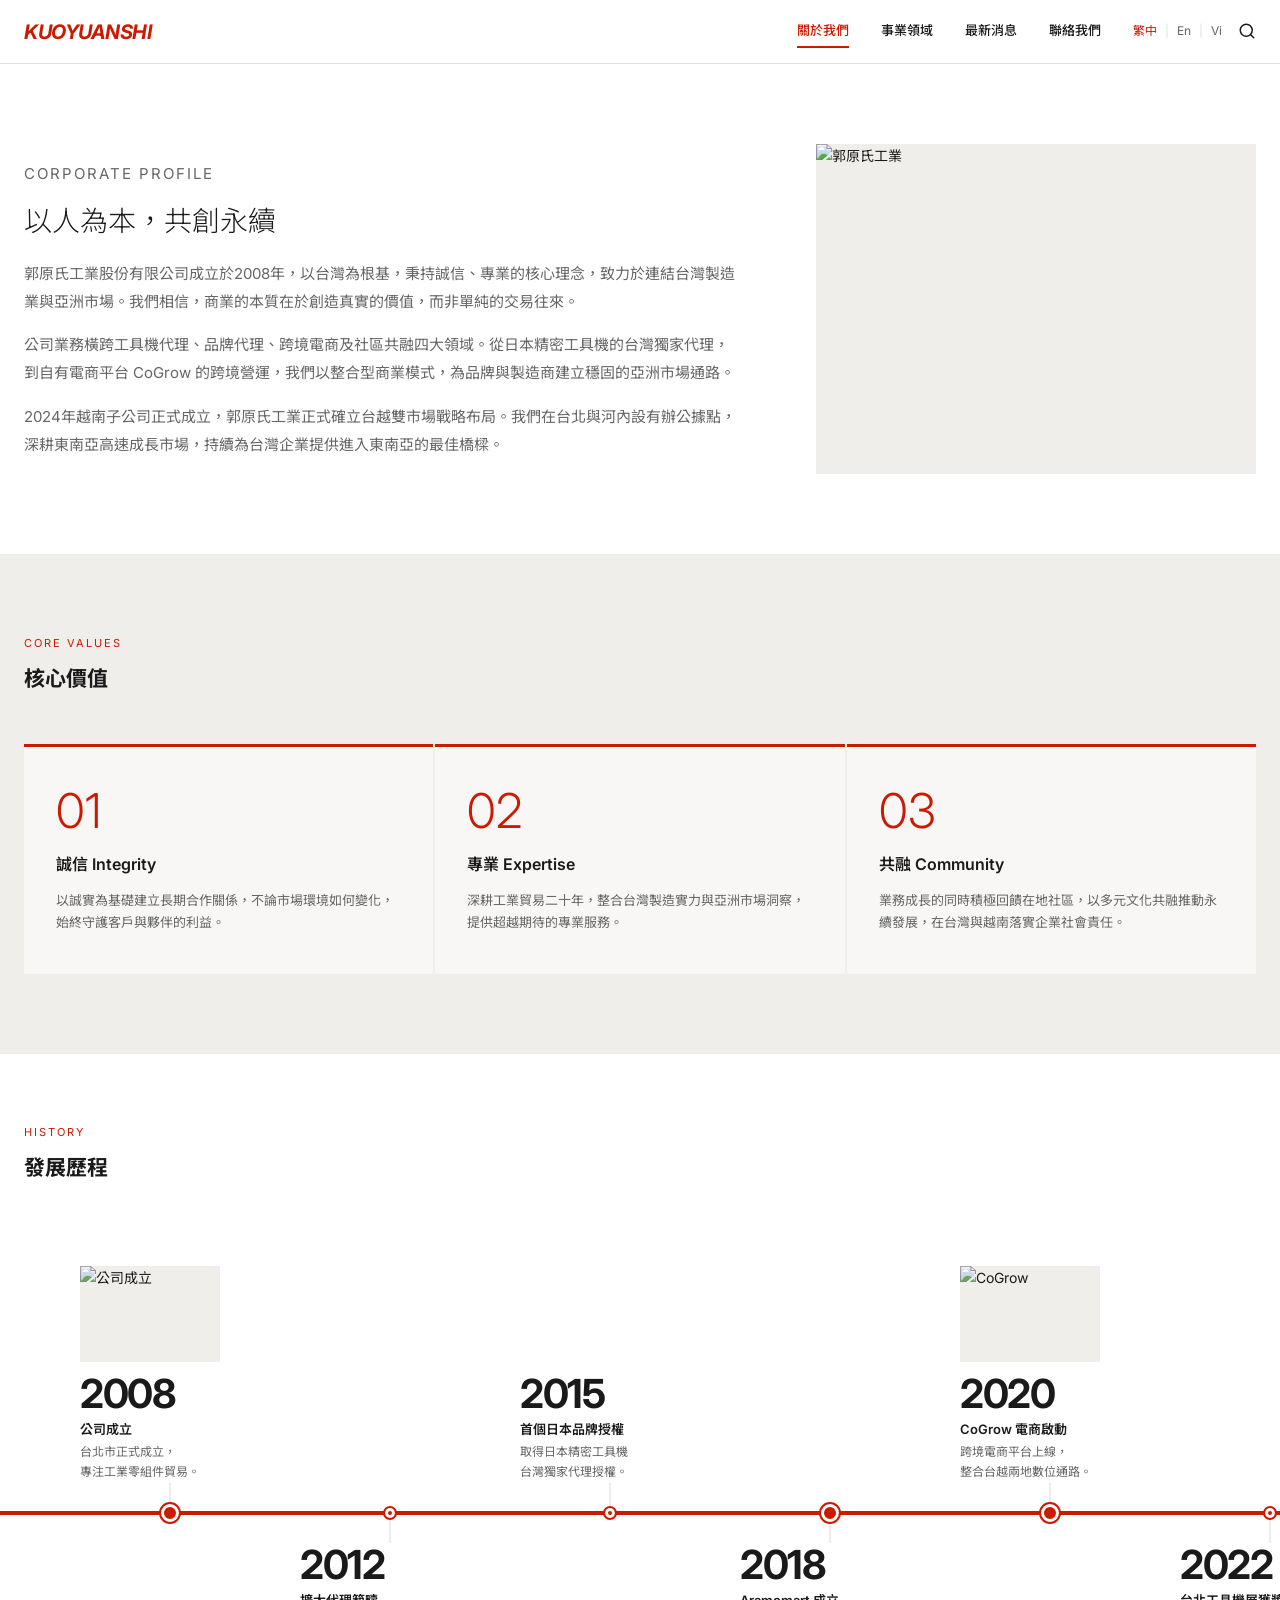
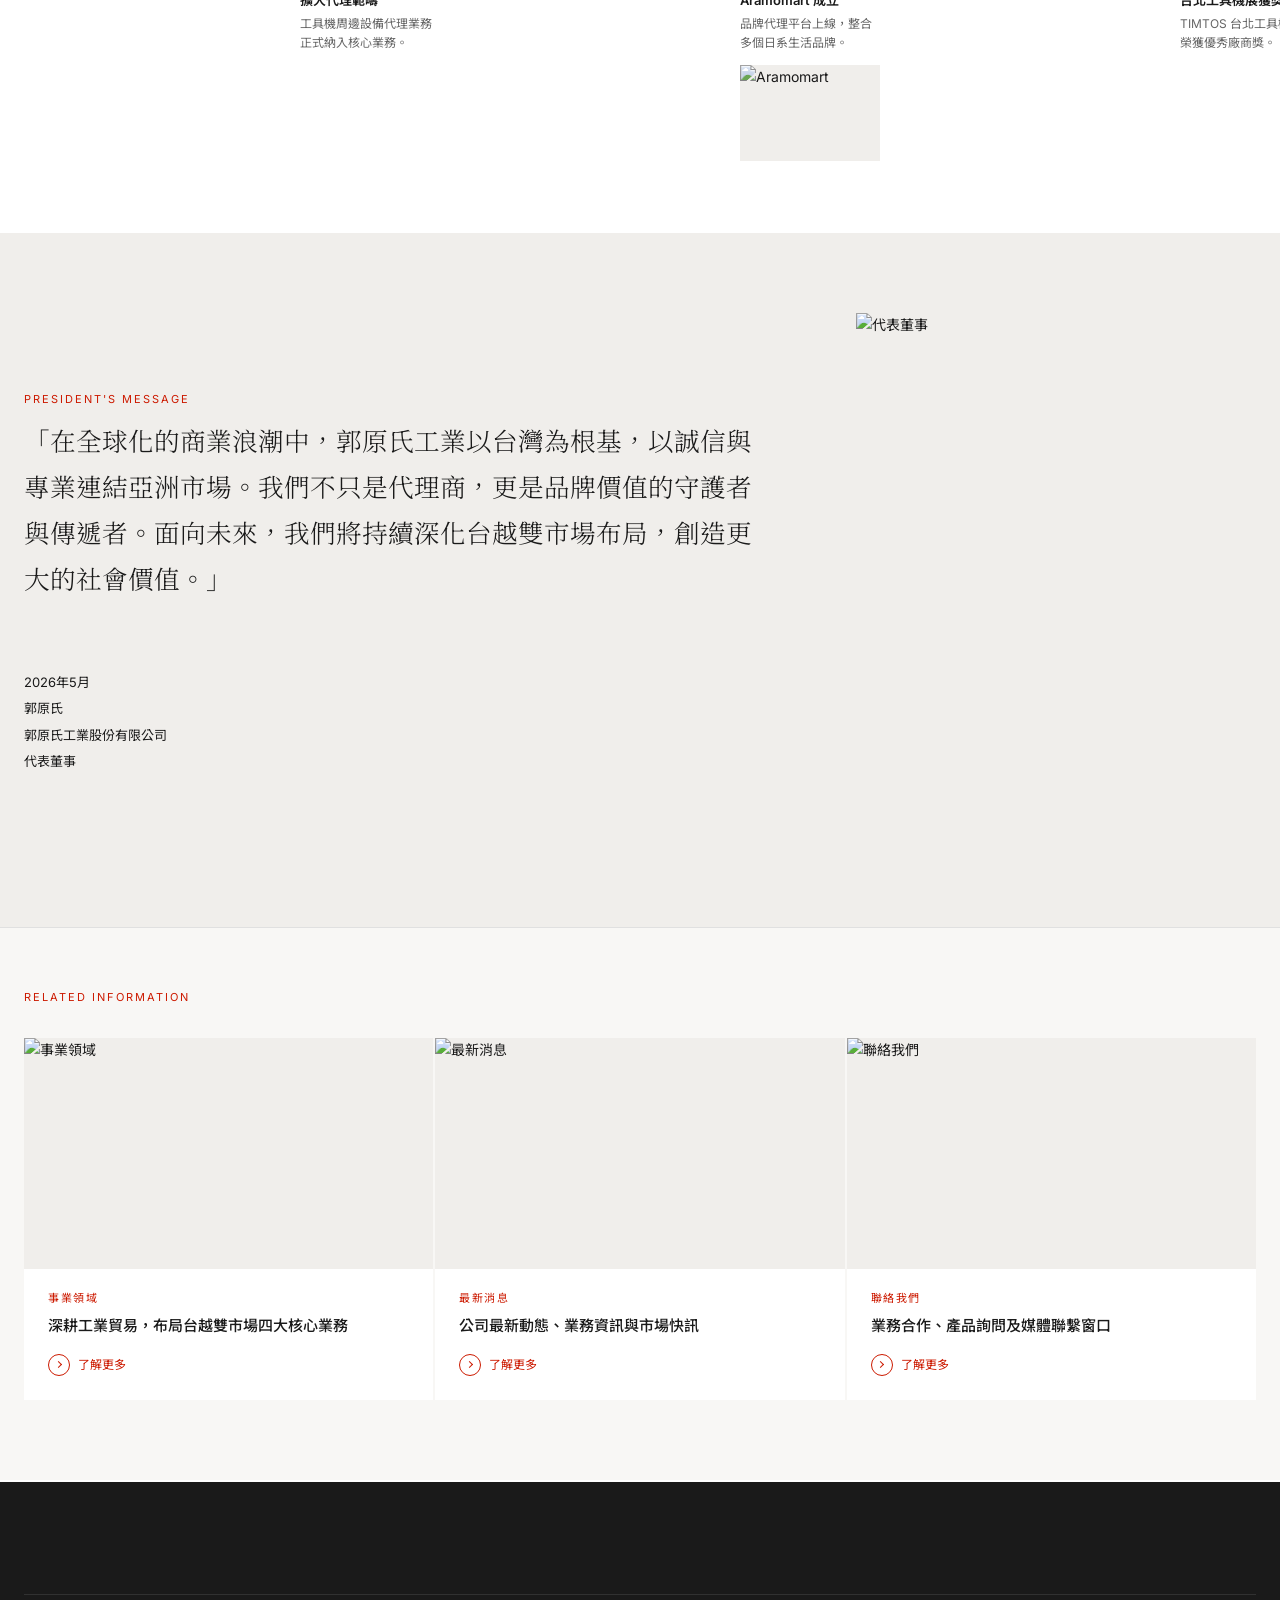
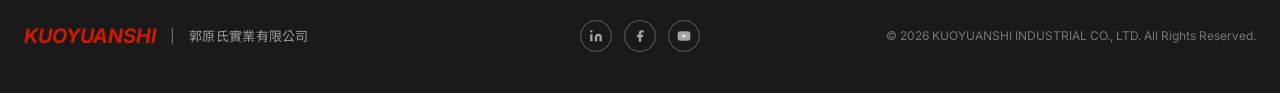
==== about.html @ 609359f2 "style: reduce history anchor offset" ====
<!DOCTYPE html>
<html lang="zh-TW">
<head>
  <meta charset="UTF-8">
  <meta http-equiv="X-UA-Compatible" content="IE=edge">
  <meta name="viewport" content="width=device-width,initial-scale=1.0,minimum-scale=1.0">
  <title>關於我們 | 郭原氏工業股份有限公司</title>
  <meta name="description" content="了解郭原氏工業的公司理念、發展歷程與核心價值。以誠信專業連結台灣與亞洲市場。">
  <link rel="preconnect" href="https://fonts.googleapis.com">
  <link rel="preconnect" href="https://fonts.gstatic.com" crossorigin>
  <link href="https://fonts.googleapis.com/css2?family=Inter:wght@300;400;500;600;700&family=Noto+Sans+TC:wght@300;400;500&family=Noto+Serif+TC:wght@300;400&display=swap" rel="stylesheet">
  <link rel="stylesheet" href="style.css?v=65">
</head>
<body>

<header class="hdr">
  <div class="hdr-inner">
    <a href="index.html" class="hdr-logo">KUOYUANSHI</a>
    <nav class="hdr-nav">
      <a href="about.html" class="nav-link active">關於我們</a>
      <a href="business.html" class="nav-link">事業領域</a>
      <a href="news.html" class="nav-link">最新消息</a>
      <a href="contact.html" class="nav-link">聯絡我們</a>
    </nav>
    <div class="hdr-tools">
      <div class="lang-sw">
        <a href="#" class="active">繁中</a>
        <span class="lang-sep">|</span>
        <a href="#">En</a>
        <span class="lang-sep">|</span>
        <a href="#">Vi</a>
      </div>
      <button class="ico-search" aria-label="搜尋">
        <svg viewBox="0 0 24 24" fill="none" stroke="currentColor" stroke-width="2" stroke-linecap="round" stroke-linejoin="round"><circle cx="11" cy="11" r="8"/><line x1="21" y1="21" x2="16.65" y2="16.65"/></svg>
      </button>
      <button class="btn-menu" id="btn-menu" aria-label="選單" aria-expanded="false">
        <span></span><span></span><span></span>
      </button>
    </div>
  </div>
  <nav class="mob-nav" id="mob-nav">
    <a href="about.html">關於我們</a>
    <a href="business.html">事業領域</a>
    <a href="news.html">最新消息</a>
    <a href="contact.html">聯絡我們</a>
  </nav>
</header>

<main style="margin-top: var(--hdr-h)">

  <!-- 2. 公司簡介 -->
  <section class="pg-sect" id="corporate-profile">
    <div class="inner pg-2col">
      <div class="prose">
        <p class="sect-label">CORPORATE PROFILE</p>
        <h2>以人為本，共創永續</h2>
        <p>郭原氏工業股份有限公司成立於2008年，以台灣為根基，秉持誠信、專業的核心理念，致力於連結台灣製造業與亞洲市場。我們相信，商業的本質在於創造真實的價值，而非單純的交易往來。</p>
        <p>公司業務橫跨工具機代理、品牌代理、跨境電商及社區共融四大領域。從日本精密工具機的台灣獨家代理，到自有電商平台 CoGrow 的跨境營運，我們以整合型商業模式，為品牌與製造商建立穩固的亞洲市場通路。</p>
        <p>2024年越南子公司正式成立，郭原氏工業正式確立台越雙市場戰略布局。我們在台北與河內設有辦公據點，深耕東南亞高速成長市場，持續為台灣企業提供進入東南亞的最佳橋樑。</p>
      </div>
      <div class="pg-img">
        <img src="https://images.unsplash.com/photo-1507679799987-c73779587ccf?w=800&q=80" alt="郭原氏工業">
      </div>
    </div>
  </section>

  <!-- 3. 核心價值 -->
  <section class="pg-sect gray">
    <div class="inner">
      <p class="sect-label">CORE VALUES</p>
      <h2>核心價值</h2>
      <div class="val-grid">
        <div class="val-card">
          <p class="val-num">01</p>
          <h3 class="val-title">誠信 Integrity</h3>
          <p class="val-desc">以誠實為基礎建立長期合作關係，不論市場環境如何變化，始終守護客戶與夥伴的利益。</p>
        </div>
        <div class="val-card">
          <p class="val-num">02</p>
          <h3 class="val-title">專業 Expertise</h3>
          <p class="val-desc">深耕工業貿易二十年，整合台灣製造實力與亞洲市場洞察，提供超越期待的專業服務。</p>
        </div>
        <div class="val-card">
          <p class="val-num">03</p>
          <h3 class="val-title">共融 Community</h3>
          <p class="val-desc">業務成長的同時積極回饋在地社區，以多元文化共融推動永續發展，在台灣與越南落實企業社會責任。</p>
        </div>
      </div>
    </div>
  </section>

  <!-- 4. 公司歷程 -->
  <section class="pg-sect hist-sect" id="history">
    <div class="inner">
      <p class="sect-label">HISTORY</p>
      <h2>發展歷程</h2>
    </div>
    <div class="hist-outer">
      <div class="hist-inner">

        <!-- 2008 ABOVE major -->
        <div class="hist-item above major">
          <div class="hist-top">
            <div class="hist-photo"><img src="https://images.unsplash.com/photo-1486406146926-c627a92ad1ab?w=300&q=80" alt="公司成立"></div>
            <p class="hist-yr">2008</p>
            <p class="hist-ev">公司成立</p>
            <p class="hist-note">台北市正式成立，<br>專注工業零組件貿易。</p>
          </div>
          <div class="hist-dot"></div>
          <div class="hist-bot"></div>
        </div>

        <!-- 2012 BELOW -->
        <div class="hist-item below">
          <div class="hist-top"></div>
          <div class="hist-dot"></div>
          <div class="hist-bot">
            <p class="hist-yr">2012</p>
            <p class="hist-ev">擴大代理範疇</p>
            <p class="hist-note">工具機周邊設備代理業務<br>正式納入核心業務。</p>
          </div>
        </div>

        <!-- 2015 ABOVE -->
        <div class="hist-item above">
          <div class="hist-top">
            <p class="hist-yr">2015</p>
            <p class="hist-ev">首個日本品牌授權</p>
            <p class="hist-note">取得日本精密工具機<br>台灣獨家代理授權。</p>
          </div>
          <div class="hist-dot"></div>
          <div class="hist-bot"></div>
        </div>

        <!-- 2018 BELOW major -->
        <div class="hist-item below major">
          <div class="hist-top"></div>
          <div class="hist-dot"></div>
          <div class="hist-bot">
            <p class="hist-yr">2018</p>
            <p class="hist-ev">Aramomart 成立</p>
            <p class="hist-note">品牌代理平台上線，整合<br>多個日系生活品牌。</p>
            <div class="hist-photo" style="margin-top:12px; margin-bottom:0;"><img src="https://images.unsplash.com/photo-1556742049-0cfed4f6a45d?w=300&q=80" alt="Aramomart"></div>
          </div>
        </div>

        <!-- 2020 ABOVE major -->
        <div class="hist-item above major">
          <div class="hist-top">
            <div class="hist-photo"><img src="https://images.unsplash.com/photo-1523474253046-8cd2748b5fd2?w=300&q=80" alt="CoGrow"></div>
            <p class="hist-yr">2020</p>
            <p class="hist-ev">CoGrow 電商啟動</p>
            <p class="hist-note">跨境電商平台上線，<br>整合台越兩地數位通路。</p>
          </div>
          <div class="hist-dot"></div>
          <div class="hist-bot"></div>
        </div>

        <!-- 2022 BELOW -->
        <div class="hist-item below">
          <div class="hist-top"></div>
          <div class="hist-dot"></div>
          <div class="hist-bot">
            <p class="hist-yr">2022</p>
            <p class="hist-ev">台北工具機展獲獎</p>
            <p class="hist-note">TIMTOS 台北工具機展<br>榮獲優秀廠商獎。</p>
          </div>
        </div>

        <!-- 2024 ABOVE major -->
        <div class="hist-item above major">
          <div class="hist-top">
            <div class="hist-photo"><img src="https://images.unsplash.com/photo-1567941592572-afecd8b7e2eb?w=300&q=80" alt="越南子公司"></div>
            <p class="hist-yr">2024</p>
            <p class="hist-ev">越南子公司成立</p>
            <p class="hist-note">河內總部正式運營，<br>布局東南亞市場。</p>
          </div>
          <div class="hist-dot"></div>
          <div class="hist-bot"></div>
        </div>

        <!-- 2026 BELOW -->
        <div class="hist-item below">
          <div class="hist-top"></div>
          <div class="hist-dot"></div>
          <div class="hist-bot">
            <p class="hist-yr" style="color:var(--red);">2026</p>
            <p class="hist-ev">東南亞版圖完整</p>
            <p class="hist-note">胡志明市據點啟動，<br>台越雙引擎全速運行。</p>
          </div>
        </div>

      </div>
    </div>
  </section>

  <!-- 5. 董事長致詞 (renumbered) -->
  <section class="pg-sect gray" id="president-message" style="opacity:0;transition:opacity .3s">
    <div class="inner">
      <div class="msg-inner">
        <div class="msg-text">
          <p class="sect-label">PRESIDENT'S MESSAGE</p>
          <blockquote class="msg-quote">「在全球化的商業浪潮中，郭原氏工業以台灣為根基，以誠信與專業連結亞洲市場。我們不只是代理商，更是品牌價值的守護者與傳遞者。面向未來，我們將持續深化台越雙市場布局，創造更大的社會價值。」</blockquote>
          <div class="msg-sig-block">
            <p class="msg-date">2026年5月</p>
            <div class="msg-signature" style="display:none"><img class="msg-sig-img" src="" alt="簽名"></div>
            <p class="msg-name"><strong>郭原氏</strong></p>
            <p class="msg-title1">郭原氏工業股份有限公司</p>
            <p class="msg-title2">代表董事</p>
          </div>
        </div>
        <div class="msg-photo">
          <img src="https://images.unsplash.com/photo-1560250097-0b93528c311a?w=600&q=80" alt="代表董事">
        </div>
      </div>
    </div>
  </section>


  <!-- 6. Related Information -->
  <section class="rel-sect">
    <div class="inner">
      <p class="sect-label">RELATED INFORMATION</p>
      <div class="rel-grid">
        <a href="business.html" class="rel-card">
          <div class="rel-img"><img src="https://images.unsplash.com/photo-1581091226825-a6a2a5aee158?w=800&q=80" alt="事業領域"></div>
          <div class="rel-body">
            <p class="rel-cat">事業領域</p>
            <p class="rel-title">深耕工業貿易，布局台越雙市場四大核心業務</p>
            <span class="rel-arr"><span class="ci"></span> 了解更多</span>
          </div>
        </a>
        <a href="news.html" class="rel-card">
          <div class="rel-img"><img src="https://images.unsplash.com/photo-1504711434969-e33886168f5c?w=800&q=80" alt="最新消息"></div>
          <div class="rel-body">
            <p class="rel-cat">最新消息</p>
            <p class="rel-title">公司最新動態、業務資訊與市場快訊</p>
            <span class="rel-arr"><span class="ci"></span> 了解更多</span>
          </div>
        </a>
        <a href="contact.html" class="rel-card">
          <div class="rel-img"><img src="https://images.unsplash.com/photo-1423666639041-f56000c27a9a?w=800&q=80" alt="聯絡我們"></div>
          <div class="rel-body">
            <p class="rel-cat">聯絡我們</p>
            <p class="rel-title">業務合作、產品詢問及媒體聯繫窗口</p>
            <span class="rel-arr"><span class="ci"></span> 了解更多</span>
          </div>
        </a>
      </div>
    </div>
  </section>

</main>

<footer class="ftr">
  <div class="inner ftr-body">
    <div class="ftr-nav">
      <div class="ftr-col" style="display:none" data-ftr-col="1">
        <h3>關於我們</h3>
        <ul class="ftr-list">
          <li><a href="about.html#corporate-profile">公司理念</a></li>
          <li><a href="about.html#president-message">董事長致詞</a></li>
          <li><a href="about.html#history">公司歷程</a></li>
          <li><a href="#">ESG 報告</a></li>
        </ul>
      </div>
      <div class="ftr-col" style="display:none" data-ftr-col="2">
        <h3>事業領域</h3>
        <ul class="ftr-list">
          <li><a href="#">工具機代理</a></li>
          <li><a href="#">品牌代理</a></li>
          <li><a href="#">電商營運</a></li>
          <li><a href="#">社區共融</a></li>
        </ul>
      </div>
      <div class="ftr-col" style="display:none" data-ftr-col="3">
        <h3>品牌事業</h3>
        <ul class="ftr-list">
          <li><a href="#">CoGrow 電商</a></li>
          <li><a href="#">Aramomart</a></li>
          <li><a href="#">越南分公司</a></li>
          <li><a href="#">合作夥伴</a></li>
        </ul>
      </div>
      <div class="ftr-col" style="display:none" data-ftr-col="4">
        <h3>聯絡資訊</h3>
        <ul class="ftr-list">
          <li><a href="contact.html" data-ftr="contact-link">聯絡我們</a></li>
          <li><a href="#" data-ftr="address-tw">台灣總部：台北市</a></li>
          <li><a href="#" data-ftr="address-vn">越南辦事處：河內市</a></li>
          <li><a href="#" data-ftr="email">info@kuoyuanshi.com</a></li>
        </ul>
      </div>
    </div>
    <div class="ftr-bottom">
      <div class="ftr-brand">
        <span class="ftr-logo">KUOYUANSHI</span>
        <span class="ftr-brand-sep" aria-hidden="true">|</span>
        <span class="ftr-brand-company" data-ftr="brand-company-name">郭原氏實業有限公司</span>
      </div>
      <div class="ftr-social">
        <a href="#" class="soc-link" aria-label="LinkedIn" data-ftr="linkedin"><svg width="14" height="14" viewBox="0 0 24 24" fill="currentColor"><path d="M16 8a6 6 0 016 6v7h-4v-7a2 2 0 00-2-2 2 2 0 00-2 2v7h-4v-7a6 6 0 016-6zM2 9h4v12H2z"/><circle cx="4" cy="4" r="2"/></svg></a>
        <a href="#" class="soc-link" aria-label="Facebook" data-ftr="facebook"><svg width="14" height="14" viewBox="0 0 24 24" fill="currentColor"><path d="M18 2h-3a5 5 0 00-5 5v3H7v4h3v8h4v-8h3l1-4h-4V7a1 1 0 011-1h3z"/></svg></a>
        <a href="#" class="soc-link" aria-label="YouTube" data-ftr="youtube"><svg width="14" height="14" viewBox="0 0 24 24" fill="currentColor"><path d="M22.54 6.42a2.78 2.78 0 00-1.95-1.96C18.88 4 12 4 12 4s-6.88 0-8.59.46a2.78 2.78 0 00-1.95 1.96A29 29 0 001 12a29 29 0 00.46 5.58A2.78 2.78 0 003.41 19.6C5.12 20 12 20 12 20s6.88 0 8.59-.46a2.78 2.78 0 001.95-1.95A29 29 0 0023 12a29 29 0 00-.46-5.58z"/><polygon fill="white" points="9.75 15.02 15.5 12 9.75 8.98 9.75 15.02"/></svg></a>
      </div>
      <p class="ftr-copy" data-ftr="copyright">© 2026 KUOYUANSHI INDUSTRIAL CO., LTD. All Rights Reserved.</p>
    </div>
  </div>
</footer>
<script src="main.js"></script>
<script src="metaobjects.js?v=20260810b"></script>

</body>
</html>
---- style.css ----
/* ============================================================
   KUOYUANSHI INDUSTRIAL — Shared Stylesheet
   Design: Marubeni-inspired flat editorial
============================================================ */

/* ── CMS 閃現防護：白色遮罩覆蓋頁面直到 CMS 資料就緒 ── */
body::before {
  content: '';
  position: fixed;
  top: 0; left: 0; right: 0; bottom: 0;
  background: #fff;
  z-index: 99999;
  pointer-events: none;
  transition: opacity .35s ease;
}
body.cms-ready::before { opacity: 0; }

/* RESET */
*, *::before, *::after { box-sizing: border-box; margin: 0; padding: 0; }

/* CUSTOM PROPERTIES */
:root {
  --red:       #CC1A00;
  --red-dark:  #A81600;
  --ink:       #1a1a1a;
  --gray:      #666666;
  --gray-lt:   #999999;
  --bg-gray:   #f0eeeb;
  --bg-lt:     #f8f7f5;
  --white:     #ffffff;
  --border:    #e0e0e0;
  --inner-w:   1320px;
  --hdr-h:     64px;
}

/* BASE */
html { scroll-behavior: smooth; }
[hidden] { display: none !important; }
body {
  font-family: 'Inter', 'Noto Sans TC', sans-serif;
  font-size: 14px;
  color: var(--ink);
  background: var(--white);
  line-height: 1.7;
  -webkit-font-smoothing: antialiased;
}
a { color: inherit; text-decoration: none; }
img { max-width: 100%; vertical-align: top; display: block; }
ul, ol { list-style: none; }
button { font-family: inherit; }

/* INNER CONTAINER */
.inner {
  max-width: var(--inner-w);
  margin: 0 auto;
  padding: 0 24px;
}

/* SECTION HEADING */
.sect-hd {
  display: flex;
  justify-content: space-between;
  align-items: flex-end;
  margin-bottom: 48px;
}
.sect-hd h2 {
  font-size: 32px;
  font-weight: 300;
  color: var(--ink);
  line-height: 1.2;
}
.sect-label {
  font-size: 11px;
  letter-spacing: 2px;
  text-transform: uppercase;
  color: var(--red);
  margin-bottom: 8px;
}

/* ============================================================
   HEADER
============================================================ */
.hdr {
  position: fixed;
  top: 0;
  width: 100%;
  height: var(--hdr-h);
  background: var(--white);
  border-bottom: 1px solid var(--border);
  z-index: 100;
  transition: box-shadow .3s;
}
.hdr.scrolled { box-shadow: 0 2px 8px rgba(0,0,0,.08); }
.hdr-inner {
  display: flex;
  align-items: center;
  max-width: var(--inner-w);
  margin: auto;
  padding: 0 24px;
  height: 100%;
}
.hdr-logo {
  font-size: 20px;
  font-weight: 700;
  font-style: italic;
  color: var(--red);
  letter-spacing: -.5px;
  margin-right: auto;
}
.hdr-nav { display: flex; gap: 32px; }
.nav-link {
  font-size: 13px;
  font-weight: 500;
  color: var(--ink);
  padding: 4px 0;
  border-bottom: 2px solid transparent;
  transition: border-color .2s, color .2s;
}
.nav-link:hover,
.nav-link.active { border-bottom-color: var(--red); color: var(--red); }
.hdr-tools { display: flex; align-items: center; gap: 16px; margin-left: 32px; }
.lang-sw { display: flex; gap: 8px; font-size: 12px; color: var(--gray); }
.lang-sw a { color: var(--gray); }
.lang-sw a.active, .lang-sw a:hover { color: var(--red); }
.lang-sep { color: var(--border); }
.ico-search {
  cursor: pointer; display: flex; align-items: center;
  color: var(--ink); background: none; border: none; padding: 0;
}
.ico-search svg { width: 18px; height: 18px; }

/* Hamburger button — hidden on desktop, shown on mobile */
.btn-menu {
  display: none;
  flex-direction: column;
  justify-content: center;
  align-items: center;
  gap: 5px;
  width: 32px;
  height: 32px;
  background: none;
  border: none;
  cursor: pointer;
  padding: 2px;
}
.btn-menu span {
  display: block;
  width: 20px;
  height: 1.5px;
  background: var(--ink);
  border-radius: 1px;
  transition: transform .25s ease, opacity .2s ease;
  transform-origin: center;
}
.btn-menu[aria-expanded="true"] span:nth-child(1) { transform: translateY(6.5px) rotate(45deg); }
.btn-menu[aria-expanded="true"] span:nth-child(2) { opacity: 0; transform: scaleX(0); }
.btn-menu[aria-expanded="true"] span:nth-child(3) { transform: translateY(-6.5px) rotate(-45deg); }

/* Mobile nav dropdown */
.mob-nav {
  display: none;
  position: absolute;
  top: var(--hdr-h);
  left: 0;
  right: 0;
  background: var(--white);
  border-top: 1px solid var(--border);
  box-shadow: 0 8px 24px rgba(0,0,0,.12);
}
.mob-nav.open { display: block; }
.mob-nav a {
  display: block;
  padding: 16px 24px;
  font-size: 14px;
  font-weight: 500;
  color: var(--ink);
  border-bottom: 1px solid var(--border);
  transition: color .2s;
}
.mob-nav a:last-child { border-bottom: none; }
.mob-nav a:hover, .mob-nav a.active { color: var(--red); }

/* ============================================================
   HERO (MV) — homepage only
============================================================ */
#mv {
  position: relative;
  height: calc(100vh - var(--hdr-h));
  margin-top: var(--hdr-h);
  overflow: hidden;
  background: #1a1a1a;
}
.mv-slide {
  position: absolute; inset: 0; opacity: 0;
  background-size: cover; background-position: center;
  transition: opacity 1s ease;
}
.mv-slide:nth-child(1) { opacity: 1; }
.mv-slide:nth-child(2) { animation: mvFade 18s 6s  infinite both; }
.mv-slide:nth-child(3) { animation: mvFade 18s 12s infinite both; }
@keyframes mvFade {
  0%        { opacity: 0; }
  5%, 28%   { opacity: 1; }
  33%, 100% { opacity: 0; }
}
.mv-caption {
  position: absolute; bottom: 80px; left: 50%; transform: translateX(-50%);
  width: 100%; max-width: var(--inner-w); padding: 0 24px; color: var(--white);
}
.mv-caption h1 {
  font-size: clamp(28px, 4vw, 56px); font-weight: 300;
  line-height: 1.2; letter-spacing: -.5px; margin-bottom: 16px;
}
.mv-caption p {
  font-size: 15px; color: rgba(255,255,255,.75);
  max-width: 480px; margin-bottom: 32px;
}
.mv-indicator { display: flex; align-items: center; gap: 12px; margin-top: 16px; }
.mv-story-link {
  display: flex; align-items: center; gap: 8px;
  color: var(--white); font-size: 13px; font-weight: 500;
  letter-spacing: .5px; text-transform: uppercase; transition: opacity .2s;
}
.mv-story-link:hover { opacity: .7; }

/* ============================================================
   SUB-PAGE BANNER
============================================================ */
.pg-banner {
  height: 280px;
  margin-top: var(--hdr-h);
  display: flex;
  align-items: flex-end;
  background: linear-gradient(160deg, rgba(20,10,5,.95) 0%, rgba(40,20,10,.7) 100%), #1a1a1a;
  background-size: cover;
  background-position: center;
  padding-bottom: 48px;
}
.pg-bread {
  font-size: 12px;
  color: rgba(255,255,255,.55);
  margin-bottom: 10px;
}
.pg-bread a { color: rgba(255,255,255,.45); }
.pg-bread a:hover { color: rgba(255,255,255,.8); }
.pg-bread span { margin: 0 6px; }
.pg-title {
  font-size: clamp(32px, 4vw, 52px);
  font-weight: 300;
  color: var(--white);
  line-height: 1.1;
  letter-spacing: -.5px;
}
.pg-sub {
  font-size: 15px;
  color: rgba(255,255,255,.65);
  margin-top: 12px;
  max-width: 520px;
}

/* PAGE SECTIONS */
.pg-sect { padding: 80px 0; background: var(--white); }
#corporate-profile { scroll-margin-top: 120px; }
#president-message { scroll-margin-top: 0; }
#history { scroll-margin-top: 35px; }
.pg-sect.gray { background: var(--bg-gray); }
.pg-sect + .pg-sect { border-top: 1px solid var(--border); }
.pg-sect.gray + .pg-sect,
.pg-sect + .pg-sect.gray { border-top: none; }

/* PROSE */
.prose { max-width: 720px; }
.prose h2 {
  font-size: 28px; font-weight: 300;
  color: var(--ink); margin-bottom: 20px; line-height: 1.3;
}
.prose p {
  font-size: 15px; color: var(--gray);
  line-height: 1.85; margin-bottom: 16px;
}
.prose p:last-child { margin-bottom: 0; }

/* TWO-COLUMN CONTENT GRID */
.pg-2col {
  display: grid;
  grid-template-columns: 1fr 440px;
  gap: 80px;
  align-items: center;
}
.pg-2col.rev { grid-template-columns: 440px 1fr; }
.pg-img {
  width: 100%;
  aspect-ratio: 4/3;
  background: var(--bg-gray);
  overflow: hidden;
}
.pg-img img { width: 100%; height: 100%; object-fit: cover; }

/* VALUE CARDS */
.val-grid {
  display: grid;
  grid-template-columns: repeat(3, 1fr);
  gap: 2px;
  margin-top: 48px;
}
.val-card {
  padding: 40px 32px;
  background: var(--bg-lt);
  border-top: 3px solid var(--red);
}
.val-num {
  font-size: 48px; font-weight: 300;
  color: var(--red); line-height: 1; margin-bottom: 16px;
}
.val-title {
  font-size: 16px; font-weight: 600;
  color: var(--ink); margin-bottom: 10px;
}
.val-desc { font-size: 13px; color: var(--gray); line-height: 1.75; }

/* BUSINESS LIST */
.biz-list { display: flex; flex-direction: column; gap: 2px; }
.biz-item {
  display: grid;
  grid-template-columns: 480px 1fr;
  min-height: 340px;
  overflow: hidden;
}
.biz-item.rev { grid-template-columns: 1fr 480px; }
.biz-thumb { background: var(--bg-gray); overflow: hidden; }
.biz-thumb img { width: 100%; height: 100%; object-fit: cover; display: block; }
.biz-body {
  padding: 56px 48px;
  display: flex; flex-direction: column; justify-content: center;
  background: var(--bg-lt);
}
.biz-item.rev .biz-body { background: var(--white); }
.biz-label {
  font-size: 11px; letter-spacing: 2px;
  text-transform: uppercase; color: var(--red); margin-bottom: 16px;
}
.biz-title {
  font-size: 28px; font-weight: 300;
  color: var(--ink); margin-bottom: 16px; line-height: 1.3;
}
.biz-desc { font-size: 14px; color: var(--gray); line-height: 1.85; margin-bottom: 28px; }
.biz-link {
  display: inline-flex; align-items: center; gap: 10px;
  font-size: 13px; color: var(--red);
}

/* NEWS FULL LIST */
.news-filter {
  display: flex;
  gap: 0;
  border-bottom: 1px solid var(--border);
  margin-bottom: 0;
}
.news-full-list { display: flex; flex-direction: column; }
.news-full-item {
  display: grid;
  grid-template-columns: 100px auto 1fr 24px;
  align-items: center;
  gap: 20px;
  padding: 20px 0;
  border-bottom: 1px solid var(--border);
  text-decoration: none;
  color: var(--ink);
  transition: background .15s;
}
.news-full-item:hover { opacity: .7; }

/* CONTACT PAGE */
.contact-grid {
  display: grid;
  grid-template-columns: 1fr 380px;
  gap: 80px;
  align-items: start;
}
.contact-grid.offices-only {
  grid-template-columns: minmax(0, 1fr);
  justify-content: start;
  gap: 0;
}
.contact-office-col { width: 100%; }
.office-cards {
  display: grid;
  grid-template-columns: repeat(2, minmax(0, 1fr));
  gap: 24px;
  align-items: start;
}
.form-group { margin-bottom: 20px; }
.form-label {
  display: block; font-size: 12px; font-weight: 500;
  color: var(--ink); margin-bottom: 8px; letter-spacing: .3px;
}
.form-input, .form-select, .form-textarea {
  width: 100%; padding: 11px 14px;
  border: 1px solid var(--border);
  font-family: inherit; font-size: 14px;
  color: var(--ink); background: var(--white);
  outline: none; border-radius: 0;
  transition: border-color .2s;
}
.form-input:focus, .form-select:focus, .form-textarea:focus { border-color: var(--ink); }
.form-textarea { height: 160px; resize: vertical; }
.form-btn {
  display: inline-flex; align-items: center; gap: 12px;
  padding: 14px 32px; background: var(--ink);
  color: var(--white); font-size: 13px; font-weight: 500;
  letter-spacing: .5px; cursor: pointer; border: none;
  font-family: inherit; transition: background .2s;
}
.form-btn:hover { background: var(--red); }
.office-card { background: var(--bg-lt); padding: 28px; margin-bottom: 0; height: 100%; }
.office-name {
  font-size: 14px; font-weight: 600; color: var(--ink);
  margin-bottom: 12px; padding-bottom: 12px; border-bottom: 1px solid var(--border);
}
.office-info { font-size: 13px; color: var(--gray); line-height: 2.1; }
.office-info strong { color: var(--ink); }

/* CIRCLE ICON */
.ci {
  display: inline-flex; align-items: center; justify-content: center;
  width: 22px; height: 22px;
  border: 1.5px solid currentColor; border-radius: 50%; flex-shrink: 0;
}
.ci::after {
  content: ''; width: 5px; height: 5px;
  border-right: 1.5px solid currentColor; border-top: 1.5px solid currentColor;
  transform: rotate(45deg); margin-left: -2px;
}
.ci.lg { width: 32px; height: 32px; }
.ci.lg::after { width: 7px; height: 7px; }

/* FEATURED SECTION */
.feat-sect { padding: 80px 0; background: var(--white); }
.feat-grid { display: grid; grid-template-columns: repeat(3, 1fr); gap: 2px; }
.feat-card { display: block; overflow: hidden; cursor: pointer; }
.feat-thumb { width: 100%; aspect-ratio: 4/3; background: var(--bg-gray); overflow: hidden; }
.feat-thumb img { width: 100%; height: 100%; object-fit: cover; transition: transform .4s; }
.feat-card:hover .feat-thumb img { transform: scale(1.05); }
.feat-body { padding: 20px 0 0; }
.feat-label { font-size: 12px; color: var(--gray); letter-spacing: 1px; text-transform: uppercase; margin-bottom: 8px; }
.feat-title { font-size: 16px; font-weight: 500; line-height: 1.4; color: var(--ink); }
.feat-link { display: flex; align-items: center; gap: 8px; margin-top: 12px; font-size: 13px; color: var(--red); }

/* NEWS SECTION (homepage) */
.news-sect { padding: 80px 0; background: var(--white); border-top: 1px solid var(--border); }
.news-layout { display: grid; grid-template-columns: 240px 1fr; gap: 60px; align-items: start; }
.news-lhd h2 { font-size: 32px; font-weight: 300; color: var(--ink); margin-bottom: 24px; }
.news-more-link { display: flex; align-items: center; gap: 10px; font-size: 13px; color: var(--red); margin-top: 16px; }
.news-tabs { display: flex; border-bottom: 1px solid var(--border); margin-bottom: 24px; }
.tab-btn {
  padding: 10px 20px; font-size: 13px; font-weight: 500; color: var(--gray);
  cursor: pointer; border-bottom: 2px solid transparent; margin-bottom: -1px;
  background: none; border-top: none; border-left: none; border-right: none;
  transition: color .2s, border-color .2s;
}
.tab-btn.active { color: var(--ink); border-bottom-color: var(--red); }
.news-list { display: flex; flex-direction: column; }
.news-item {
  display: grid; grid-template-columns: 90px auto 1fr 20px;
  align-items: center; gap: 16px; padding: 14px 0;
  border-bottom: 1px solid var(--border); text-decoration: none;
  color: var(--ink); transition: opacity .2s;
}
.news-item:hover { opacity: .7; }
.ni-date { font-size: 12px; color: var(--gray-lt); white-space: nowrap; }
.ni-badge { font-size: 11px; padding: 2px 8px; border: 1px solid currentColor; border-radius: 2px; white-space: nowrap; color: var(--gray); }
.ni-badge.red { color: var(--red); border-color: var(--red); }
.ni-title { font-size: 14px; line-height: 1.5; }
.ni-arrow .ci { color: var(--gray); }

/* CAUTION BAR */
.caution-bar { padding: 28px 0; background: #ebebeb; border-top: 1px solid #d8d8d8; border-bottom: 1px solid #d8d8d8; }
.caution-inner { display: flex; align-items: flex-start; gap: 24px; }
.caution-label { font-size: 11px; font-weight: 600; letter-spacing: 1.5px; text-transform: uppercase; color: var(--gray); border: 1px solid var(--gray); padding: 4px 10px; white-space: nowrap; flex-shrink: 0; margin-top: 2px; }
.caution-text { font-size: 13px; color: var(--gray); line-height: 1.7; }

/* MESSAGE SECTION */
.msg-sect { padding: 100px 0; background: var(--white); }
.msg-inner { display: grid; grid-template-columns: 1fr 400px; gap: 80px; align-items: center; }
.msg-label { font-size: 11px; letter-spacing: 2px; text-transform: uppercase; color: var(--red); margin-bottom: 24px; }
.msg-quote { font-family: 'Noto Serif TC', Georgia, serif; font-size: clamp(18px, 2vw, 28px); font-weight: 300; line-height: 1.8; color: var(--ink); margin-bottom: 32px; }
.msg-sig-block { display: inline-flex; flex-direction: column; align-items: flex-start; text-align: left; margin-top: 40px; gap: 8px; }
.msg-date   { font-size: 13px; color: var(--ink); margin: 0; line-height: 1.4; letter-spacing: 0; }
.msg-signature { margin: 0; }
.msg-sig-img { display: block; height: 40px; width: auto; }
.msg-name   { font-size: 13px; font-weight: normal; color: var(--ink); letter-spacing: 0; margin: 0; line-height: 1.4; }
.msg-name strong { font-weight: normal; }
.msg-title1 { font-size: 13px; color: var(--ink); margin: 0; line-height: 1.4; letter-spacing: 0; }
.msg-title2 { font-size: 13px; color: var(--ink); margin: 0; line-height: 1.4; letter-spacing: 0; }
.msg-photo { width: 100%; aspect-ratio: 3/4; background: var(--bg-gray); overflow: hidden; }
.msg-photo img { width: 100%; height: 100%; object-fit: cover; }

/* ABOUT SECTION (homepage) */
.about-sect { padding: 80px 0; background: var(--bg-gray); }
.about-hd { margin-bottom: 40px; }
.about-hd-row { display: flex; justify-content: space-between; align-items: center; }
.about-hd h2 { font-size: 32px; font-weight: 300; color: var(--ink); }
.about-cards { display: grid; grid-template-columns: repeat(4, 1fr); gap: 2px; }
.about-card { overflow: hidden; cursor: pointer; text-decoration: none; color: inherit; display: block; }
.ac-thumb { width: 100%; aspect-ratio: 1/1; background: var(--bg-gray); overflow: hidden; }
.ac-thumb img { width: 100%; height: 100%; object-fit: cover; transition: transform .4s; }
.about-card:hover .ac-thumb img { transform: scale(1.05); }
.ac-body { padding: 16px 0; }
.ac-label { font-size: 11px; letter-spacing: 1px; text-transform: uppercase; color: var(--gray); margin-bottom: 6px; }
.ac-title { font-size: 15px; font-weight: 500; line-height: 1.4; color: var(--ink); margin-bottom: 10px; }
.ac-link { display: flex; align-items: center; gap: 8px; font-size: 12px; color: var(--red); }

/* MORE SECTION */
.more-sect { padding: 80px 0 0; background: var(--white); border-top: 1px solid var(--border); }
.more-grid { display: grid; grid-template-columns: repeat(5, 1fr); gap: 2px; margin-bottom: 2px; }
.more-card { display: flex; flex-direction: column; align-items: flex-start; padding: 32px 24px; background: var(--bg-lt); text-decoration: none; color: var(--ink); transition: background .2s; }
.more-card:hover { background: var(--bg-gray); }
.more-card-label { font-size: 11px; letter-spacing: 1px; text-transform: uppercase; color: var(--gray); margin-bottom: 8px; }
.more-card-title { font-size: 15px; font-weight: 500; line-height: 1.4; flex: 1; padding-bottom: 24px; }
.brand-row { display: grid; grid-template-columns: 1fr 1fr; gap: 2px; }
.brand-card { display: flex; align-items: center; justify-content: space-between; padding: 28px 32px; text-decoration: none; color: var(--white); background: var(--ink); transition: opacity .2s; }
.brand-card:hover { opacity: .85; }
.brand-card:nth-child(2) { background: var(--red); }
.brand-name { font-size: 20px; font-weight: 700; font-style: italic; }
.brand-sub { font-size: 12px; opacity: .7; margin-top: 4px; }

/* FOOTER */
.ftr { background: var(--ink); color: var(--white); margin-top: 2px; }
.ftr-body { padding-top: 64px; padding-bottom: 40px; }
.ftr-nav { display: grid; grid-template-columns: repeat(4, 1fr); gap: 40px; margin-bottom: 48px; }
.ftr-col h3 { font-size: 12px; font-weight: 600; letter-spacing: 1px; text-transform: uppercase; color: rgba(255,255,255,.5); margin-bottom: 16px; padding-bottom: 8px; border-bottom: 1px solid rgba(255,255,255,.1); }
.ftr-list li + li { margin-top: 8px; }
.ftr-list a { font-size: 13px; color: rgba(255,255,255,.6); transition: color .2s; }
.ftr-list a:hover { color: var(--white); }
.ftr-bottom {
  border-top: 1px solid rgba(255,255,255,.1);
  padding-top: 24px;
  display: grid;
  grid-template-columns: minmax(0, 1fr) auto minmax(0, 1fr);
  align-items: center;
  gap: 24px;
}
.ftr-brand {
  display: flex;
  align-items: center;
  flex-wrap: wrap;
  gap: 14px;
  min-width: 0;
}
.ftr-logo { font-size: 20px; font-weight: 700; font-style: italic; color: var(--red); flex-shrink: 0; }
.ftr-brand-sep {
  font-size: 14px;
  color: rgba(255,255,255,.4);
  line-height: 1;
}
.ftr-brand-company {
  font-size: 13px;
  color: rgba(255,255,255,.56);
  letter-spacing: .3px;
}
.ftr-social { display: flex; gap: 12px; }
.soc-link { width: 32px; height: 32px; border: 1px solid rgba(255,255,255,.3); border-radius: 50%; display: flex; align-items: center; justify-content: center; color: rgba(255,255,255,.6); transition: border-color .2s, color .2s; }
.soc-link:hover { border-color: var(--white); color: var(--white); }
.ftr-copy { font-size: 12px; color: rgba(255,255,255,.4); justify-self: end; text-align: right; }

/* ============================================================
   BRAND AGENCY DETAIL DEMO
============================================================ */
.bd-page {
  background: linear-gradient(180deg, #fff 0%, #f7f3ed 100%);
}
:root {
  --bd-palette-purple: #6c1ed9;
  --bd-palette-blue: #5d84a6;
  --bd-palette-olive: #848c45;
  --bd-palette-gold: #f2a516;
  --bd-palette-red: #bf3636;
}
.bd-market { padding: 27px 0 108px; }
.bd-market-inner { max-width: 1240px; }
.bd-market-copy {
  max-width: 620px;
  margin-bottom: 24px;
}
.bd-market-title {
  font-size: clamp(19px, 2.5vw, 30px);
  font-weight: 300;
  line-height: 1.12;
  letter-spacing: -1.5px;
  color: var(--ink);
}
.bd-market-note {
  margin-top: 12px;
  font-size: 14px;
  color: var(--gray);
}
.bd-landscape-wrap {
  overflow: visible;
}
.bd-region-tabs {
  display: flex;
  align-items: center;
  gap: 12px;
  margin-bottom: 12px;
  flex-wrap: wrap;
}
.bd-region-tab {
  appearance: none;
  border: 1px solid rgba(26,26,26,.12);
  background: rgba(255,255,255,.82);
  color: var(--gray);
  padding: 12px 18px;
  font-size: 16px;
  font-weight: 400;
  letter-spacing: .08em;
  cursor: pointer;
  transition: color .2s ease, border-color .2s ease, background .2s ease, box-shadow .2s ease;
}
.bd-region-tab:hover {
  color: var(--ink);
  border-color: rgba(242,165,22,.42);
}
.bd-region-tab.is-active {
  color: var(--ink);
  border-color: rgba(242,165,22,.42);
  background: rgba(255,250,240,.96);
  box-shadow: inset 0 -3px 0 var(--bd-palette-gold);
}
.bd-region-tab:focus-visible {
  outline: 2px solid rgba(242,165,22,.42);
  outline-offset: 2px;
}
.bd-region-stack {
  display: grid;
  gap: 28px;
}
.bd-region-panel:not(.is-active) {
  display: none;
}
.bd-region-panel[hidden] {
  display: none;
}
.bd-region-block {
  display: grid;
  gap: 12px;
}
.bd-region-title {
  font-size: 20px;
  font-weight: 400;
  letter-spacing: .08em;
  color: var(--ink);
}
.bd-landscape-board {
  width: 100%;
  min-width: 0;
  padding: 28px 28px 24px;
  border: 1px solid rgba(26,26,26,.08);
  background:
    linear-gradient(180deg, rgba(255,255,255,.98) 0%, rgba(250,246,239,.98) 100%);
  box-shadow: 0 18px 46px rgba(26,26,26,.06);
}
.bd-market-board {
  display: grid;
  gap: 18px;
}
.bd-market-board-tw {
  padding: 18px 0 0;
  border: 0;
  background: none;
  box-shadow: none;
}
.bd-market-board-vn {
  padding: 18px 0 0;
  border: 0;
  background: none;
  box-shadow: none;
}
.bd-market-clusters {
  display: grid;
  grid-template-columns: repeat(2, minmax(0, 1fr));
  gap: 18px;
}
.bd-cluster-board {
  display: grid;
  gap: 12px;
  padding: 14px;
  border: 1px solid rgba(26,26,26,.08);
  background: rgba(255,255,255,.86);
}
.bd-cluster-board-brand {
  border-color: rgba(26,26,26,.12);
  background: #f8f7f5;
}
.bd-cluster-board-channel {
  border-color: rgba(26,26,26,.12);
  background: #f8f7f5;
}
.bd-cluster-head {
  min-height: 38px;
  display: flex;
  align-items: center;
  padding: 0 12px;
  border-left: 4px solid var(--bd-palette-red);
}
.bd-cluster-board-channel .bd-cluster-head {
  border-left-color: var(--bd-palette-blue);
}
.bd-cluster-title {
  font-size: 15px;
  font-weight: 400;
  letter-spacing: .08em;
  color: var(--ink);
}
.bd-cluster-grid {
  display: grid;
  grid-template-columns: repeat(2, minmax(0, 1fr));
  gap: 12px;
  align-items: stretch;
}
.bd-landscape-head {
  display: grid;
  grid-template-columns: 280px minmax(0, 1fr);
  gap: 22px;
  align-items: end;
  padding-bottom: 18px;
  border-bottom: 1px solid rgba(26,26,26,.08);
}
.bd-landscape-brand-mark {
  display: inline-block;
  font-size: 14px;
  font-weight: 700;
  letter-spacing: .18em;
  color: var(--red);
}
.bd-landscape-brand-note {
  margin-top: 10px;
  font-size: 12px;
  line-height: 1.7;
  color: var(--gray);
}
.bd-landscape-title {
  font-size: 42px;
  font-weight: 600;
  letter-spacing: -.04em;
  color: var(--ink);
}
.bd-landscape-subtitle {
  margin-top: 8px;
  max-width: 640px;
  font-size: 14px;
  color: var(--gray);
}
.bd-landscape-grid {
  margin-top: 22px;
  display: grid;
  gap: 16px;
}
.bd-landscape-board > .bd-landscape-grid:first-child {
  margin-top: 0;
}
.bd-landscape-grid-logos {
  grid-template-columns: repeat(3, minmax(0, 1fr));
}
.bd-lane-head {
  min-height: 36px;
  padding: 9px 10px;
  font-size: 12px;
  font-weight: 700;
  letter-spacing: .08em;
  color: #fff;
  text-align: center;
}
.bd-lane-head-red { background: var(--bd-palette-red); }
.bd-lane-head-amber { background: #b8822f; }
.bd-lane-head-olive { background: var(--bd-palette-olive); }
.bd-lane-head-teal { background: var(--bd-palette-purple); }
.bd-lane-head-blue { background: var(--bd-palette-blue); }
.bd-lane-head-slate { background: #5d6270; }
.bd-logo-lane {
  display: grid;
  gap: 12px;
  align-content: start;
  height: 100%;
  padding: 12px;
  border: 1px solid rgba(26,26,26,.08);
  background: #fffdfa;
}
.bd-logo-lane-meta {
  display: grid;
  gap: 8px;
}
.bd-logo-lane-sub {
  font-size: 12px;
  color: var(--gray);
}
.bd-logo-grid {
  display: grid;
  grid-template-columns: repeat(2, minmax(0, 1fr));
  gap: 10px;
  grid-auto-rows: 1fr;
}
.bd-logo-card {
  min-height: 0;
  aspect-ratio: 1.38 / 1;
  display: grid;
  place-items: center;
  padding: 14px;
  border: none;
  background: transparent;
}
.bd-logo-card.has-image {
  padding: 10px;
}
.bd-logo-image {
  display: block;
  width: min(100%, 142px);
  height: auto;
  max-height: 72px;
  object-fit: contain;
}
.bd-logo-mark {
  position: relative;
  display: block;
  width: min(100%, 142px);
  aspect-ratio: 142 / 54;
  height: auto;
  border-radius: 14px;
  overflow: hidden;
  box-shadow: inset 0 1px 0 rgba(255,255,255,.45);
}
.bd-logo-mark::before,
.bd-logo-mark::after {
  content: "";
  position: absolute;
}

.bd-logo-fnb-1 { background: linear-gradient(135deg, #f36c21 0%, #a90f0f 100%); }
.bd-logo-fnb-1::before { width: 58%; height: 58%; left: 10%; top: 18%; border-radius: 999px 999px 999px 0; background: rgba(255,255,255,.9); transform: rotate(-28deg); }
.bd-logo-fnb-1::after { width: 18%; height: 18%; left: 52%; top: 26%; border-radius: 50%; background: rgba(255,255,255,.9); }
.bd-logo-fnb-2 { background: linear-gradient(120deg, #1e7f56 0%, #8acb43 100%); }
.bd-logo-fnb-2::before { inset: 13px 20px; border-radius: 999px; background: rgba(255,255,255,.94); }
.bd-logo-fnb-2::after { width: 18px; height: 18px; right: 22px; top: 18px; border-radius: 50%; background: #8acb43; box-shadow: -26px 0 0 #1e7f56; }
.bd-logo-fnb-3 { background: linear-gradient(135deg, #432113 0%, #bb6b38 100%); }
.bd-logo-fnb-3::before { width: 54%; height: 54%; left: 23%; top: 23%; border: 6px solid rgba(255,245,230,.95); border-radius: 50%; }
.bd-logo-fnb-3::after { width: 44%; height: 8px; left: 28%; top: 23px; background: rgba(255,245,230,.95); border-radius: 999px; }
.bd-logo-fnb-4 { background: linear-gradient(135deg, #b31217 0%, #ef5350 100%); }
.bd-logo-fnb-4::before { width: 62%; height: 12px; left: 19%; top: 13px; background: rgba(255,255,255,.94); border-radius: 999px; box-shadow: 0 16px 0 rgba(255,255,255,.94); }
.bd-logo-fnb-4::after { width: 12px; height: 12px; left: 22%; top: 21px; background: rgba(255,255,255,.94); border-radius: 50%; box-shadow: 42px -8px 0 rgba(255,255,255,.94), 84px 8px 0 rgba(255,255,255,.94); }
.bd-logo-fnb-5 { background: linear-gradient(135deg, #9b1d30 0%, #f6a623 100%); }
.bd-logo-fnb-5::before { width: 0; height: 0; left: 18%; top: 10px; border-left: 22px solid transparent; border-right: 22px solid transparent; border-bottom: 34px solid rgba(255,255,255,.92); }
.bd-logo-fnb-5::after { width: 42px; height: 8px; right: 18px; top: 22px; background: rgba(255,255,255,.92); border-radius: 999px; box-shadow: 0 -14px 0 rgba(255,255,255,.92), 0 14px 0 rgba(255,255,255,.92); }
.bd-logo-fnb-6 { background: linear-gradient(135deg, #5a2d82 0%, #d16ba5 100%); }
.bd-logo-fnb-6::before { width: 54px; height: 54px; left: 16px; top: 0; bottom: 0; margin: auto 0; border-radius: 18px; background: rgba(255,255,255,.93); }
.bd-logo-fnb-6::after { width: 20px; height: 20px; left: 33px; top: 17px; border-radius: 50%; background: #d16ba5; box-shadow: 34px 0 0 #5a2d82; }
.bd-logo-fnb-7 { background: linear-gradient(135deg, #d35400 0%, #f39c12 100%); }
.bd-logo-fnb-7::before { width: 70px; height: 8px; left: 18px; top: 18px; background: rgba(255,255,255,.92); border-radius: 999px; box-shadow: 0 14px 0 rgba(255,255,255,.92); }
.bd-logo-fnb-7::after { width: 20px; height: 20px; right: 18px; top: 17px; background: rgba(255,255,255,.92); clip-path: polygon(50% 0, 61% 35%, 98% 35%, 69% 57%, 79% 91%, 50% 70%, 21% 91%, 31% 57%, 2% 35%, 39% 35%); }
.bd-logo-fnb-8 { background: linear-gradient(135deg, #8e0e00 0%, #1f1c18 100%); }
.bd-logo-fnb-8::before { width: 50px; height: 50px; left: 18px; top: 2px; border-radius: 50%; background: rgba(255,255,255,.9); }
.bd-logo-fnb-8::after { width: 54px; height: 8px; right: 16px; top: 23px; background: rgba(255,255,255,.9); border-radius: 999px; box-shadow: 0 -13px 0 rgba(255,255,255,.58), 0 13px 0 rgba(255,255,255,.58); }

.bd-logo-machine-1 { background: linear-gradient(135deg, #243949 0%, #517fa4 100%); }
.bd-logo-machine-1::before { inset: 14px 18px; background: linear-gradient(90deg, rgba(255,255,255,.92) 0 18%, transparent 18% 30%, rgba(255,255,255,.92) 30% 48%, transparent 48% 60%, rgba(255,255,255,.92) 60% 78%, transparent 78% 100%); }
.bd-logo-machine-2 { background: linear-gradient(135deg, #0f4c75 0%, #3282b8 100%); }
.bd-logo-machine-2::before { width: 42px; height: 42px; left: 18px; top: 6px; border-radius: 50%; border: 8px solid rgba(255,255,255,.92); box-shadow: 58px 0 0 -8px rgba(255,255,255,.92); }
.bd-logo-machine-2::after { width: 74px; height: 8px; left: 28px; top: 23px; background: rgba(255,255,255,.92); }
.bd-logo-machine-3 { background: linear-gradient(135deg, #6d4c41 0%, #bcaaa4 100%); }
.bd-logo-machine-3::before { width: 46px; height: 46px; left: 18px; top: 4px; background: rgba(255,255,255,.92); clip-path: polygon(25% 6%, 75% 6%, 100% 50%, 75% 94%, 25% 94%, 0 50%); }
.bd-logo-machine-3::after { width: 20px; height: 20px; left: 31px; top: 17px; border-radius: 50%; background: #bcaaa4; }
.bd-logo-machine-4 { background: linear-gradient(135deg, #355c7d 0%, #6c5b7b 100%); }
.bd-logo-machine-4::before { inset: 14px 18px; background: linear-gradient(90deg, rgba(255,255,255,.92) 0 10%, transparent 10% 22%, rgba(255,255,255,.92) 22% 32%, transparent 32% 44%, rgba(255,255,255,.92) 44% 56%, transparent 56% 68%, rgba(255,255,255,.92) 68% 78%, transparent 78% 90%, rgba(255,255,255,.92) 90% 100%); }
.bd-logo-machine-5 { background: linear-gradient(135deg, #232526 0%, #414345 100%); }
.bd-logo-machine-5::before { width: 22px; height: 54px; left: 20px; top: 0; background: rgba(255,255,255,.92); transform: skew(-18deg); box-shadow: 34px 0 0 rgba(255,255,255,.72), 68px 0 0 rgba(255,255,255,.52); }
.bd-logo-machine-6 { background: linear-gradient(135deg, #00416a 0%, #799f0c 100%); }
.bd-logo-machine-6::before { width: 60px; height: 32px; left: 18px; top: 11px; border: 8px solid rgba(255,255,255,.92); border-radius: 999px; }
.bd-logo-machine-6::after { width: 16px; height: 16px; right: 18px; top: 19px; border-radius: 50%; background: rgba(255,255,255,.92); box-shadow: -24px 0 0 rgba(255,255,255,.62); }
.bd-logo-machine-7 { background: linear-gradient(135deg, #485563 0%, #29323c 100%); }
.bd-logo-machine-7::before { width: 68px; height: 36px; left: 18px; top: 9px; background: rgba(255,255,255,.92); clip-path: polygon(0 0, 82% 0, 100% 50%, 82% 100%, 0 100%, 12% 50%); }
.bd-logo-machine-7::after { width: 18px; height: 18px; left: 45px; top: 18px; border-radius: 50%; background: #29323c; }
.bd-logo-machine-8 { background: linear-gradient(135deg, #159957 0%, #155799 100%); }
.bd-logo-machine-8::before { width: 74px; height: 10px; left: 16px; top: 22px; background: rgba(255,255,255,.92); border-radius: 999px; }
.bd-logo-machine-8::after { width: 22px; height: 22px; left: 20px; top: 16px; border: 6px solid rgba(255,255,255,.92); border-radius: 50%; box-shadow: 50px 0 0 -6px rgba(255,255,255,.92); }

.bd-logo-commerce-1 { background: linear-gradient(135deg, #ff512f 0%, #dd2476 100%); }
.bd-logo-commerce-1::before { width: 60px; height: 34px; left: 18px; top: 10px; border: 7px solid rgba(255,255,255,.92); border-top-width: 10px; border-radius: 8px 8px 12px 12px; }
.bd-logo-commerce-1::after { width: 24px; height: 14px; left: 36px; top: 4px; border: 7px solid rgba(255,255,255,.92); border-bottom: none; border-radius: 16px 16px 0 0; }
.bd-logo-commerce-2 { background: linear-gradient(135deg, #00b4db 0%, #0083b0 100%); }
.bd-logo-commerce-2::before { width: 64px; height: 26px; left: 20px; top: 16px; border: 7px solid rgba(255,255,255,.92); border-radius: 8px; border-top-left-radius: 0; }
.bd-logo-commerce-2::after { width: 10px; height: 10px; left: 30px; top: 36px; border-radius: 50%; background: rgba(255,255,255,.92); box-shadow: 36px 0 0 rgba(255,255,255,.92); }
.bd-logo-commerce-3 { background: linear-gradient(135deg, #8e2de2 0%, #4a00e0 100%); }
.bd-logo-commerce-3::before { width: 26px; height: 26px; left: 20px; top: 14px; background: rgba(255,255,255,.92); box-shadow: 18px -10px 0 rgba(255,255,255,.72), 36px 0 0 rgba(255,255,255,.52), 54px -10px 0 rgba(255,255,255,.32); }
.bd-logo-commerce-4 { background: linear-gradient(135deg, #11998e 0%, #38ef7d 100%); }
.bd-logo-commerce-4::before { width: 74px; height: 10px; left: 16px; top: 16px; background: rgba(255,255,255,.92); border-radius: 999px; transform: rotate(-20deg); }
.bd-logo-commerce-4::after { width: 74px; height: 10px; left: 16px; top: 28px; background: rgba(255,255,255,.62); border-radius: 999px; transform: rotate(20deg); }
.bd-logo-commerce-5 { background: linear-gradient(135deg, #2c3e50 0%, #4ca1af 100%); }
.bd-logo-commerce-5::before { width: 64px; height: 20px; left: 18px; top: 10px; background: rgba(255,255,255,.92); clip-path: polygon(0 0, 100% 0, 82% 100%, 18% 100%); }
.bd-logo-commerce-5::after { width: 64px; height: 20px; left: 18px; top: 26px; background: rgba(255,255,255,.62); clip-path: polygon(18% 0, 82% 0, 100% 100%, 0 100%); }
.bd-logo-commerce-6 { background: linear-gradient(135deg, #f7971e 0%, #ffd200 100%); }
.bd-logo-commerce-6::before { width: 20px; height: 20px; left: 18px; top: 17px; background: rgba(255,255,255,.92); clip-path: polygon(50% 0, 65% 35%, 100% 35%, 72% 57%, 82% 100%, 50% 74%, 18% 100%, 28% 57%, 0 35%, 35% 35%); box-shadow: 34px 0 0 rgba(255,255,255,.72), 68px 0 0 rgba(255,255,255,.52); }
.bd-logo-commerce-7 { background: linear-gradient(135deg, #1d2671 0%, #c33764 100%); }
.bd-logo-commerce-7::before { width: 74px; height: 34px; left: 16px; top: 10px; border-radius: 999px; background: rgba(255,255,255,.92); }
.bd-logo-commerce-7::after { width: 22px; height: 22px; left: 42px; top: 16px; border-radius: 50%; background: #c33764; }
.bd-logo-commerce-8 { background: linear-gradient(135deg, #00467f 0%, #a5cc82 100%); }
.bd-logo-commerce-8::before { width: 68px; height: 10px; left: 18px; top: 14px; background: rgba(255,255,255,.92); box-shadow: 0 16px 0 rgba(255,255,255,.92); }
.bd-logo-commerce-8::after { width: 14px; height: 36px; left: 44px; top: 9px; background: rgba(255,255,255,.62); }

.bd-logo-partner-1 { background: linear-gradient(135deg, #ff6b6b 0%, #c44569 100%); }
.bd-logo-partner-1::before { width: 22px; height: 22px; left: 18px; top: 16px; border-radius: 50%; background: rgba(255,255,255,.92); box-shadow: 28px 0 0 rgba(255,255,255,.72), 56px 0 0 rgba(255,255,255,.52); }
.bd-logo-partner-2 { background: linear-gradient(135deg, #1d976c 0%, #93f9b9 100%); }
.bd-logo-partner-2::before { width: 72px; height: 8px; left: 16px; top: 22px; background: rgba(255,255,255,.92); border-radius: 999px; transform: rotate(-22deg); }
.bd-logo-partner-2::after { width: 14px; height: 14px; right: 18px; top: 20px; border-radius: 50%; background: rgba(255,255,255,.92); }
.bd-logo-partner-3 { background: linear-gradient(135deg, #314755 0%, #26a0da 100%); }
.bd-logo-partner-3::before { width: 68px; height: 24px; left: 18px; top: 15px; background: rgba(255,255,255,.9); clip-path: polygon(0 50%, 18% 0, 100% 0, 82% 50%, 100% 100%, 18% 100%); }
.bd-logo-partner-4 { background: linear-gradient(135deg, #f7971e 0%, #ffd200 100%); }
.bd-logo-partner-4::before { width: 18px; height: 18px; left: 22px; top: 18px; background: rgba(255,255,255,.92); clip-path: polygon(50% 0, 61% 35%, 98% 35%, 69% 57%, 79% 91%, 50% 70%, 21% 91%, 31% 57%, 2% 35%, 39% 35%); }
.bd-logo-partner-4::after { width: 44px; height: 8px; right: 18px; top: 23px; background: rgba(255,255,255,.92); border-radius: 999px; }
.bd-logo-partner-5 { background: linear-gradient(135deg, #654ea3 0%, #eaafc8 100%); }
.bd-logo-partner-5::before { width: 58px; height: 30px; left: 18px; top: 12px; background: rgba(255,255,255,.92); border-radius: 999px; }
.bd-logo-partner-5::after { width: 18px; height: 18px; left: 38px; top: 18px; border-radius: 50%; background: #eaafc8; }
.bd-logo-partner-6 { background: linear-gradient(135deg, #56ab2f 0%, #a8e063 100%); }
.bd-logo-partner-6::before { width: 64px; height: 8px; left: 18px; top: 22px; background: rgba(255,255,255,.92); box-shadow: 0 -14px 0 rgba(255,255,255,.62), 0 14px 0 rgba(255,255,255,.62); }
.bd-logo-partner-7 { background: linear-gradient(135deg, #355c7d 0%, #6c5b7b 100%); }
.bd-logo-partner-7::before { width: 24px; height: 24px; left: 18px; top: 15px; background: rgba(255,255,255,.92); box-shadow: 26px 0 0 rgba(255,255,255,.72), 52px 0 0 rgba(255,255,255,.52); }
.bd-logo-partner-8 { background: linear-gradient(135deg, #3ca55c 0%, #b5ac49 100%); }
.bd-logo-partner-8::before { width: 64px; height: 10px; left: 18px; top: 22px; background: rgba(255,255,255,.92); }
.bd-logo-partner-8::after { width: 10px; height: 40px; left: 45px; top: 7px; background: rgba(255,255,255,.62); }

@media (max-width: 1100px) {
  .bd-market-clusters {
    grid-template-columns: 1fr;
  }
  .bd-landscape-board {
    padding: 24px 24px 22px;
  }
}

/* ============================================================
   BRAND AGENCY EDITORIAL DEMO
============================================================ */
.bd-editorial-page {
  background:
    radial-gradient(circle at 82% 22%, rgba(191,54,54,.055), transparent 30%),
    linear-gradient(180deg, #fff 0%, #fff 54%, #f8f7f5 100%);
}
.bd-editorial-hero {
  padding: 42px 0 120px;
}
.bd-editorial-inner {
  max-width: 1220px;
}
.bd-editorial-heading {
  display: grid;
  gap: 8px;
  margin-bottom: 28px;
}
.bd-editorial-heading h1 {
  font-size: clamp(38px, 5vw, 64px);
  font-weight: 300;
  line-height: 1.08;
  color: var(--ink);
}
.bd-editorial-tabs {
  display: flex;
  align-items: center;
  gap: 0;
  width: fit-content;
  margin: 0 0 54px;
  border: 1px solid rgba(26,26,26,.1);
  background: rgba(255,255,255,.68);
}
.bd-editorial-tab {
  appearance: none;
  border: 0;
  background: none;
  color: var(--gray);
  padding: 18px 30px;
  font-size: 16px;
  font-weight: 400;
  letter-spacing: .04em;
  cursor: pointer;
  position: relative;
}
.bd-editorial-tab + .bd-editorial-tab {
  border-left: 1px solid rgba(26,26,26,.08);
}
.bd-editorial-tab::after {
  content: "";
  position: absolute;
  left: 0;
  right: 0;
  bottom: 0;
  height: 3px;
  background: var(--red);
  transform: scaleX(0);
  transform-origin: left;
  transition: transform .22s ease;
}
.bd-editorial-tab:hover,
.bd-editorial-tab.is-active {
  color: var(--ink);
  background: rgba(191,54,54,.035);
}
.bd-editorial-tab.is-active::after {
  transform: scaleX(1);
}
.bd-editorial-tab:focus-visible {
  outline: 2px solid rgba(242,165,22,.44);
  outline-offset: 5px;
}
.bd-editorial-panels {
  display: grid;
}
.bd-editorial-panel[hidden],
.bd-editorial-page [hidden] {
  display: none !important;
}
.bd-editorial-region-title {
  display: none;
}
.bd-editorial-section-list {
  display: grid;
  grid-template-columns: repeat(2, minmax(0, 1fr));
  gap: 44px;
  align-items: start;
}
.bd-editorial-cluster {
  display: grid;
  gap: 28px;
  padding: 0;
  border: 0;
  background: transparent;
}
.bd-editorial-cluster-head {
  min-height: 0;
  align-items: flex-start;
  padding: 0 0 0 18px;
  border-left-width: 3px;
}
.bd-editorial-cluster-title {
  font-size: 21px;
  font-weight: 400;
  letter-spacing: .06em;
}
.bd-editorial-category-list {
  display: grid;
  gap: 32px;
  counter-reset: bd-editorial-category;
}
.bd-editorial-category {
  display: grid;
  grid-template-columns: 1fr;
  gap: 16px;
  align-items: start;
  height: auto;
  padding: 0;
  border: 0;
  background: transparent;
  counter-increment: bd-editorial-category;
}
.bd-editorial-category-meta {
  display: flex;
  align-items: baseline;
  justify-content: space-between;
  gap: 18px;
}
.bd-editorial-category-title {
  display: inline-flex;
  min-height: 0;
  width: auto;
  padding: 0;
  align-items: center;
  gap: 10px;
  background: transparent !important;
  color: var(--ink);
  text-align: left;
  font-size: 16px;
  font-weight: 500;
  letter-spacing: .08em;
}
.bd-editorial-category-title.bd-lane-head {
  min-height: 0;
  padding: 0;
  background: transparent !important;
  color: var(--ink) !important;
}
.bd-editorial-category-title::before {
  content: "0" counter(bd-editorial-category);
  color: var(--red);
  font-size: 11px;
  font-weight: 600;
  letter-spacing: .16em;
}
.bd-editorial-category-sub {
  margin: 0;
  color: rgba(26,26,26,.46);
  font-size: 12px;
  line-height: 1.6;
  letter-spacing: .04em;
}
.bd-editorial-logo-grid {
  display: grid;
  grid-template-columns: repeat(auto-fill, minmax(122px, 1fr));
  gap: 0;
  border-top: 1px solid rgba(26,26,26,.08);
  border-left: 1px solid rgba(26,26,26,.08);
}
.bd-editorial-logo-card {
  min-height: 94px;
  aspect-ratio: 2.05 / 1;
  padding: 18px;
  border: 0;
  border-right: 1px solid rgba(26,26,26,.08);
  border-bottom: 1px solid rgba(26,26,26,.08);
  background: rgba(255,255,255,.62);
  transition: background .2s ease, transform .2s ease;
}
.bd-editorial-logo-card:hover {
  background: #fff;
  box-shadow: none;
  transform: translateY(-2px);
}
.bd-editorial-logo-card.has-image {
  padding: 16px;
}
.bd-editorial-logo-card .bd-logo-image {
  width: min(100%, 138px);
  max-height: 62px;
}
.bd-editorial-logo-card .bd-logo-mark {
  width: min(100%, 112px);
  border-radius: 999px;
  opacity: .88;
}

@media (max-width: 980px) {
  .bd-editorial-hero {
    padding: 34px 0 86px;
  }
  .bd-editorial-tabs {
    margin-bottom: 34px;
  }
  .bd-editorial-section-list {
    grid-template-columns: 1fr;
    gap: 46px;
  }
  .bd-editorial-cluster {
    gap: 22px;
  }
  .bd-editorial-category {
    grid-template-columns: 1fr;
    gap: 16px;
  }
}

@media (max-width: 767px) {
  .bd-editorial-heading h1 {
    font-size: 38px;
  }
  .bd-editorial-tabs {
    display: grid;
    grid-template-columns: repeat(2, minmax(0, 1fr));
    gap: 0;
    width: 100%;
  }
  .bd-editorial-tab {
    padding: 16px 8px;
    font-size: 14px;
    text-align: center;
  }
  .bd-editorial-category-list {
    gap: 24px;
  }
  .bd-editorial-category-meta {
    display: grid;
    gap: 4px;
  }
  .bd-editorial-logo-grid {
    grid-template-columns: repeat(2, minmax(0, 1fr));
  }
  .bd-editorial-logo-card {
    min-height: 76px;
    padding: 10px;
  }
}

/* ============================================================
   BRAND AGENCY LIST DEMO
============================================================ */
.bd-list-page {
  background:
    radial-gradient(circle at 82% 22%, rgba(191,54,54,.045), transparent 30%),
    linear-gradient(180deg, #fff 0%, #fff 62%, #f8f7f5 100%);
}
.bd-list-hero {
  padding: 30px 0 180px;
}
.bd-list-inner {
  max-width: 1080px;
}
.bd-list-heading {
  display: grid;
  gap: 0;
  margin-bottom: 28px;
}
.bd-list-heading .sect-label {
  margin-bottom: 5px;
}
.bd-list-heading h1 {
  max-width: 520px;
  font-family: inherit;
  font-size: clamp(22px, 2.4vw, 28px);
  font-weight: 400;
  line-height: 1.2;
  letter-spacing: -.01em;
  color: var(--ink);
}
.bd-list-tabs {
  display: inline-flex;
  align-items: center;
  width: auto;
  min-width: 0;
  gap: 2px;
  margin: 0 0 36px;
  padding: 4px;
  border: none;
  border-radius: 10px;
  background: var(--bg-gray);
}
.bd-list-tab {
  appearance: none;
  border: 0;
  outline: none;
  border-radius: 7px;
  background: transparent;
  color: var(--gray);
  padding: 9px 28px;
  font-size: 14px;
  font-weight: 400;
  letter-spacing: 0;
  cursor: pointer;
  position: relative;
  transition: color .18s ease, background .22s ease, box-shadow .22s ease;
}
.bd-list-tab:focus-visible {
  outline: 2px solid var(--red);
  outline-offset: -2px;
}
.bd-list-tab + .bd-list-tab {
  border-left: none;
}
.bd-list-tab::after {
  display: none;
}
.bd-list-tab:hover {
  color: var(--ink);
  background: rgba(255,255,255,.5);
}
.bd-list-tab.is-active {
  color: var(--red);
  background: #fff;
  font-weight: 500;
  box-shadow: 0 1px 4px rgba(0,0,0,.10), 0 0 0 0.5px rgba(0,0,0,.06);
}
.bd-list-tab.is-active::after {
  transform: none;
}
.bd-list-panel[hidden],
.bd-list-page [hidden] {
  display: none !important;
}
.bd-list-section-list {
  display: grid;
  grid-template-columns: 1fr;
  gap: 80px;
  align-items: start;
}
.bd-list-cluster {
  display: grid;
  gap: 36px;
}
.bd-list-cluster.bd-cluster-board {
  padding: 0;
  border: 0;
  background: transparent;
}
.bd-list-cluster-head {
  min-height: 0;
  padding: 0 0 14px;
  border-left: none;
  border-bottom: 1px solid rgba(26,26,26,.18);
}
.bd-list-cluster-title {
  font-size: 14px;
  font-weight: 500;
  letter-spacing: .14em;
  text-transform: uppercase;
  color: var(--ink);
}
.bd-list-cluster-red .bd-list-cluster-head {
  border-left-color: var(--red);
}
.bd-list-cluster-blue .bd-list-cluster-head {
  border-left-color: #5d84a6;
}
.bd-list-category-list {
  display: grid;
  gap: 48px;
  counter-reset: bd-list-category;
}
.bd-cluster-board-channel .bd-list-category-list {
  counter-reset: bd-list-category 2;
}
.bd-list-category {
  display: grid;
  gap: 22px;
  counter-increment: bd-list-category;
}
.bd-list-category.bd-logo-lane {
  height: auto;
  padding: 0;
  border: 0;
  background: transparent;
}
.bd-list-category-title {
  display: inline-flex;
  align-items: baseline;
  gap: 12px;
  margin: 0 0 8px;
  color: var(--gray);
  font-size: 11px;
  font-weight: 600;
  letter-spacing: .18em;
  text-transform: uppercase;
}
.bd-list-category-title::before {
  content: "0" counter(bd-list-category);
  color: var(--red);
  font-size: 10px;
  font-weight: 600;
  letter-spacing: .2em;
}
.bd-list-brand-list {
  display: grid;
  gap: 0;
  margin: 0;
  padding: 0;
  list-style: none;
}
.bd-list-brand-row {
  display: grid;
  grid-template-columns: 180px minmax(0, 1fr);
  gap: 42px;
  align-items: center;
  justify-items: start;
  min-height: 100px;
}
.bd-list-brand-row.bd-logo-card {
  aspect-ratio: auto;
  padding: 20px 0;
  place-items: initial;
  border: 0;
  background: transparent;
}
.bd-list-brand-list li:first-child {
  padding-top: 4px;
}
.bd-list-brand-list li + li {
  border-top: 1px solid rgba(26,26,26,.06);
}
.bd-list-brand-row .bd-logo-mark,
.bd-list-brand-row .bd-logo-image {
  grid-column: 1;
  grid-row: 1;
  justify-self: center;
  align-self: center;
}
.bd-list-brand-row .bd-logo-mark {
  width: min(100%, 136px);
  border-radius: 8px;
  box-shadow: none;
  filter: grayscale(1) opacity(.3) !important;
}
.bd-list-brand-row .bd-logo-image {
  width: min(100%, 150px);
  max-height: 72px;
  object-fit: contain;
  filter: none;
}
.bd-list-brand-copy {
  grid-column: 2;
  grid-row: 1;
  align-self: center;
  margin: 0;
  color: rgba(26,26,26,.68);
  font-size: 15px;
  font-weight: 400;
  line-height: 1.88;
  letter-spacing: .01em;
}

@media (max-width: 980px) {
  .bd-list-hero {
    padding: 28px 0 130px;
  }
  .bd-list-section-list {
    gap: 39px;
  }
}

@media (max-width: 767px) {
  .bd-list-heading h1 {
    font-size: 19px;
  }
  .bd-list-tabs {
    display: grid;
    grid-template-columns: repeat(2, minmax(0, 1fr));
    width: 100%;
    border-radius: 8px;
  }
  .bd-list-tab {
    padding: 9px 12px;
    font-size: 13px;
    border-radius: 6px;
    text-align: center;
  }
  .bd-list-cluster {
    gap: 28px;
  }
  .bd-list-category-list {
    gap: 38px;
  }
  .bd-list-brand-row {
    grid-template-columns: 116px minmax(0, 1fr);
    gap: 22px;
    min-height: 82px;
  }
  .bd-list-brand-row .bd-logo-image {
    max-height: 56px;
  }
  .bd-list-brand-row .bd-logo-mark {
    width: min(100%, 104px);
  }
  .bd-list-brand-copy {
    font-size: 13px;
    line-height: 1.64;
  }
}

/* ============================================================
   BRAND AGENCY DEMO — PORTFOLIO WALL
============================================================ */
.bd-wall-page {
  background:
    radial-gradient(circle at 83% 18%, rgba(191,54,54,.05), transparent 26%),
    linear-gradient(180deg, #fff 0%, #fff 58%, #f9f7f4 100%);
}
.bd-wall-hero {
  padding: 42px 0 110px;
}
.bd-wall-inner {
  max-width: 1260px;
}
.bd-wall-heading {
  display: grid;
  gap: 10px;
  margin-bottom: 24px;
}
.bd-wall-heading h1 {
  font-size: clamp(40px, 5vw, 68px);
  font-weight: 300;
  line-height: 1.04;
  color: var(--ink);
}
.bd-wall-tabs {
  display: inline-flex;
  gap: 0;
  margin-bottom: 44px;
  border: 1px solid rgba(26,26,26,.1);
  background: rgba(255,255,255,.84);
}
.bd-wall-tab {
  appearance: none;
  border: 0;
  border-right: 1px solid rgba(26,26,26,.08);
  background: transparent;
  color: var(--gray);
  padding: 18px 30px 16px;
  font-size: 16px;
  font-weight: 400;
  cursor: pointer;
  position: relative;
}
.bd-wall-tab:last-child {
  border-right: 0;
}
.bd-wall-tab::after {
  content: "";
  position: absolute;
  left: 0;
  right: 0;
  bottom: 0;
  height: 3px;
  background: var(--red);
  transform: scaleX(0);
  transform-origin: left;
  transition: transform .22s ease;
}
.bd-wall-tab:hover,
.bd-wall-tab.is-active {
  color: var(--ink);
  background: rgba(191,54,54,.03);
}
.bd-wall-tab.is-active::after {
  transform: scaleX(1);
}
.bd-wall-page [hidden] {
  display: none !important;
}
.bd-wall-region-title {
  margin: 0 0 24px;
  font-size: 16px;
  font-weight: 400;
  letter-spacing: .12em;
  color: rgba(26,26,26,.9);
}
.bd-wall-section-list {
  display: grid;
  grid-template-columns: repeat(2, minmax(0, 1fr));
  gap: 30px;
  align-items: start;
}
.bd-wall-cluster {
  display: grid;
  gap: 22px;
  padding: 28px;
  border: 1px solid rgba(26,26,26,.08);
  background: rgba(255,255,255,.66);
}
.bd-wall-cluster-head {
  padding: 0;
  min-height: 0;
  border: 0;
}
.bd-wall-cluster-title {
  font-size: 22px;
  font-weight: 400;
  letter-spacing: .06em;
}
.bd-wall-category-list {
  display: grid;
  gap: 26px;
}
.bd-wall-category {
  display: grid;
  gap: 14px;
}
.bd-wall-category-head {
  display: grid;
  gap: 6px;
}
.bd-wall-category-title {
  display: inline-flex;
  align-items: center;
  width: auto;
  min-height: 0;
  padding: 0;
  background: transparent !important;
  color: var(--ink) !important;
  font-size: 17px;
  font-weight: 500;
  letter-spacing: .08em;
}
.bd-wall-category-sub {
  margin: 0;
  color: rgba(26,26,26,.48);
  font-size: 12px;
  line-height: 1.6;
  letter-spacing: .05em;
}
.bd-wall-logo-grid {
  display: grid;
  grid-template-columns: repeat(3, minmax(0, 1fr));
  gap: 0;
  border-top: 1px solid rgba(26,26,26,.08);
  border-left: 1px solid rgba(26,26,26,.08);
}
.bd-wall-logo-card {
  min-height: 112px;
  aspect-ratio: 1.7 / 1;
  padding: 18px;
  border-right: 1px solid rgba(26,26,26,.08);
  border-bottom: 1px solid rgba(26,26,26,.08);
  background: rgba(255,255,255,.78);
  transition: background .18s ease, transform .18s ease;
}
.bd-wall-logo-card:hover {
  background: #fff;
  transform: translateY(-2px);
}
.bd-wall-logo-card.has-image {
  padding: 18px;
}
.bd-wall-logo-card .bd-logo-image {
  width: min(100%, 150px);
  max-height: 68px;
}
.bd-wall-logo-card .bd-logo-mark {
  width: min(100%, 118px);
  border-radius: 999px;
  opacity: .88;
}

/* ============================================================
   BRAND AGENCY DEMO — HYBRID
============================================================ */
.bd-hybrid-page {
  background:
    radial-gradient(circle at 82% 22%, rgba(191,54,54,.055), transparent 28%),
    linear-gradient(180deg, #fff 0%, #fff 56%, #f8f6f2 100%);
}
.bd-hybrid-hero {
  padding: 42px 0 110px;
}
.bd-hybrid-inner {
  max-width: 1260px;
}
.bd-hybrid-heading {
  display: grid;
  gap: 10px;
  margin-bottom: 24px;
}
.bd-hybrid-heading h1 {
  font-size: clamp(40px, 5vw, 68px);
  font-weight: 300;
  line-height: 1.04;
  color: var(--ink);
}
.bd-hybrid-tabs {
  display: inline-flex;
  gap: 0;
  margin-bottom: 38px;
  border: 1px solid rgba(26,26,26,.1);
  background: rgba(255,255,255,.84);
}
.bd-hybrid-tab {
  appearance: none;
  border: 0;
  border-right: 1px solid rgba(26,26,26,.08);
  background: transparent;
  color: var(--gray);
  padding: 18px 30px 16px;
  font-size: 16px;
  font-weight: 400;
  cursor: pointer;
  position: relative;
}
.bd-hybrid-tab:last-child {
  border-right: 0;
}
.bd-hybrid-tab::after {
  content: "";
  position: absolute;
  left: 0;
  right: 0;
  bottom: 0;
  height: 3px;
  background: var(--red);
  transform: scaleX(0);
  transform-origin: left;
  transition: transform .22s ease;
}
.bd-hybrid-tab:hover,
.bd-hybrid-tab.is-active {
  color: var(--ink);
  background: rgba(191,54,54,.03);
}
.bd-hybrid-tab.is-active::after {
  transform: scaleX(1);
}
.bd-hybrid-page [hidden] {
  display: none !important;
}
.bd-hybrid-region-title {
  margin: 0 0 18px;
  font-size: 16px;
  font-weight: 400;
  letter-spacing: .12em;
  color: rgba(26,26,26,.9);
}
.bd-hybrid-section-list {
  display: grid;
  gap: 36px;
}
.bd-hybrid-cluster {
  display: grid;
  grid-template-columns: 220px minmax(0, 1fr);
  gap: 28px;
  padding: 24px 0 0;
  border-top: 1px solid rgba(26,26,26,.1);
}
.bd-hybrid-cluster-intro {
  display: grid;
  gap: 10px;
  align-content: start;
  min-height: 0;
  padding: 0;
  border: 0;
}
.bd-hybrid-cluster-index {
  color: var(--red);
  font-size: 11px;
  font-weight: 600;
  letter-spacing: .18em;
}
.bd-hybrid-cluster-title {
  font-size: 22px;
  font-weight: 400;
  letter-spacing: .06em;
}
.bd-hybrid-cluster-lanes {
  display: grid;
  gap: 22px;
}
.bd-hybrid-category {
  display: grid;
  grid-template-columns: 190px minmax(0, 1fr);
  gap: 24px;
  align-items: start;
}
.bd-hybrid-category-meta {
  display: grid;
  gap: 6px;
  padding-top: 8px;
}
.bd-hybrid-category-title {
  display: inline-flex;
  align-items: center;
  width: auto;
  min-height: 0;
  padding: 0;
  background: transparent !important;
  color: var(--ink) !important;
  font-size: 17px;
  font-weight: 500;
  letter-spacing: .08em;
}
.bd-hybrid-category-sub {
  margin: 0;
  color: rgba(26,26,26,.48);
  font-size: 12px;
  line-height: 1.6;
  letter-spacing: .05em;
}
.bd-hybrid-logo-grid {
  display: grid;
  grid-template-columns: repeat(4, minmax(0, 1fr));
  gap: 0;
  border-top: 1px solid rgba(26,26,26,.08);
  border-left: 1px solid rgba(26,26,26,.08);
}
.bd-hybrid-logo-card {
  min-height: 102px;
  aspect-ratio: 1.7 / 1;
  padding: 16px;
  border-right: 1px solid rgba(26,26,26,.08);
  border-bottom: 1px solid rgba(26,26,26,.08);
  background: rgba(255,255,255,.74);
  transition: background .18s ease, transform .18s ease;
}
.bd-hybrid-logo-card:hover {
  background: #fff;
  transform: translateY(-2px);
}
.bd-hybrid-logo-card.has-image {
  padding: 16px;
}
.bd-hybrid-logo-card .bd-logo-image {
  width: min(100%, 144px);
  max-height: 64px;
}
.bd-hybrid-logo-card .bd-logo-mark {
  width: min(100%, 110px);
  border-radius: 999px;
  opacity: .88;
}

@media (max-width: 1080px) {
  .bd-wall-section-list {
    grid-template-columns: 1fr;
  }
  .bd-hybrid-cluster {
    grid-template-columns: 1fr;
    gap: 18px;
  }
}

@media (max-width: 767px) {
  .bd-wall-heading h1,
  .bd-hybrid-heading h1 {
    font-size: 38px;
  }
  .bd-wall-tabs,
  .bd-hybrid-tabs {
    display: grid;
    grid-template-columns: repeat(2, minmax(0, 1fr));
    width: 100%;
  }
  .bd-wall-tab,
  .bd-hybrid-tab {
    padding: 16px 8px;
    font-size: 14px;
    text-align: center;
  }
  .bd-wall-logo-grid,
  .bd-hybrid-logo-grid {
    grid-template-columns: repeat(2, minmax(0, 1fr));
  }
  .bd-hybrid-category {
    grid-template-columns: 1fr;
    gap: 14px;
  }
  .bd-wall-logo-card,
  .bd-hybrid-logo-card {
    min-height: 78px;
    padding: 10px;
  }
}

/* ============================================================
   BRAND AGENCY DEMO — P&G-inspired brand directory
============================================================ */
.bd-pg-page {
  background:
    radial-gradient(circle at 84% 18%, rgba(204, 26, 0, .055), transparent 30%),
    linear-gradient(180deg, #fff 0%, #fff 58%, #f8f6f3 100%);
}
.bd-pg-hero {
  padding: 72px 0 96px;
}
.bd-pg-inner {
  max-width: 1180px;
}
.bd-pg-heading {
  max-width: 620px;
  margin-bottom: 40px;
}
.bd-pg-heading h1 {
  font-size: clamp(42px, 5.2vw, 76px);
  font-weight: 300;
  line-height: 1.08;
  letter-spacing: -.08em;
}
.bd-pg-controls {
  display: flex;
  justify-content: space-between;
  align-items: flex-end;
  gap: 28px;
  padding-bottom: 22px;
  border-bottom: 1px solid var(--border);
}
.bd-pg-tabs {
  display: inline-flex;
  border: 1px solid var(--border);
  background: rgba(255,255,255,.9);
}
.bd-pg-tab {
  position: relative;
  min-width: 168px;
  padding: 17px 22px;
  border: 0;
  border-right: 1px solid var(--border);
  background: transparent;
  color: var(--gray);
  font-size: 15px;
  cursor: pointer;
}
.bd-pg-tab:last-child {
  border-right: 0;
}
.bd-pg-tab::after {
  content: '';
  position: absolute;
  left: 0;
  right: 0;
  bottom: -1px;
  height: 3px;
  background: transparent;
}
.bd-pg-tab:hover,
.bd-pg-tab.is-active {
  color: var(--ink);
}
.bd-pg-tab.is-active::after {
  background: var(--red);
}
.bd-pg-search {
  display: flex;
  align-items: center;
  gap: 12px;
  min-width: 280px;
  padding: 12px 0;
  border-bottom: 1px solid #cfcac4;
  color: var(--gray-lt);
  font-size: 11px;
  letter-spacing: 1.8px;
}
.bd-pg-search input {
  width: 100%;
  border: 0;
  outline: none;
  background: transparent;
  color: var(--ink);
  font-size: 14px;
}
.bd-pg-search input::placeholder {
  color: var(--gray-lt);
}
.bd-pg-filter {
  display: flex;
  flex-wrap: wrap;
  gap: 10px;
  margin: 22px 0 38px;
}
.bd-pg-chip {
  padding: 8px 14px;
  border: 1px solid #ded8d1;
  background: rgba(255,255,255,.78);
  color: var(--gray);
  font-size: 12px;
  letter-spacing: .08em;
  cursor: pointer;
  transition: border-color .2s, color .2s, background .2s;
}
.bd-pg-chip:hover,
.bd-pg-chip.is-active {
  border-color: var(--red);
  background: #fff;
  color: var(--red);
}
.bd-pg-cluster-list {
  display: grid;
  grid-template-columns: 1fr;
  gap: 30px;
}
.bd-pg-cluster {
  min-width: 0;
  padding: 30px;
  border: 1px solid #e6e0da;
  background: rgba(255,255,255,.74);
  box-shadow: 0 22px 46px rgba(0,0,0,.035);
}
.bd-pg-cluster.is-filtered-out,
.bd-pg-category.is-filtered-out {
  display: none;
}
.bd-pg-cluster-head {
  display: flex;
  align-items: center;
  gap: 14px;
  padding-bottom: 18px;
  border-bottom: 1px solid var(--border);
}
.bd-pg-cluster-count {
  color: var(--red);
  font-size: 13px;
  font-weight: 700;
  letter-spacing: .12em;
}
.bd-pg-cluster-title {
  font-size: 22px;
  font-weight: 400;
  letter-spacing: .02em;
}
.bd-pg-category-list {
  display: grid;
  gap: 26px;
  margin-top: 26px;
}
.bd-pg-category {
  min-width: 0;
}
.bd-pg-category-head {
  display: flex;
  justify-content: space-between;
  align-items: baseline;
  gap: 18px;
  margin-bottom: 16px;
}
.bd-pg-category-title {
  font-size: 18px;
  font-weight: 600;
  letter-spacing: .08em;
  text-transform: uppercase;
}
.bd-pg-category-sub {
  color: var(--gray);
  font-size: 13px;
}
.bd-pg-logo-grid {
  display: grid;
  grid-template-columns: repeat(auto-fit, minmax(126px, 1fr));
  border-top: 1px solid var(--border);
  border-left: 1px solid var(--border);
}
.bd-pg-logo-card {
  display: grid;
  place-items: center;
  min-height: 112px;
  border-right: 1px solid var(--border);
  border-bottom: 1px solid var(--border);
  background: rgba(255,255,255,.62);
  transition: background .2s ease, transform .2s ease, box-shadow .2s ease;
}
.bd-pg-logo-card:hover {
  background: #fff;
  transform: translateY(-2px);
  box-shadow: 0 14px 28px rgba(0,0,0,.06);
}
.bd-pg-logo-card.has-image {
  padding: 20px;
}
.bd-pg-logo-card .bd-logo-image {
  max-width: 100%;
  max-height: 74px;
  object-fit: contain;
}
.bd-pg-logo-card .bd-logo-mark {
  width: 92px;
  height: 44px;
}

@media (max-width: 1024px) {
  .bd-pg-controls {
    align-items: stretch;
    flex-direction: column;
  }
  .bd-pg-search {
    width: 100%;
  }
}

@media (max-width: 640px) {
  .bd-pg-hero {
    padding: 52px 0 72px;
  }
  .bd-pg-heading {
    margin-bottom: 30px;
  }
  .bd-pg-heading h1 {
    font-size: 42px;
  }
  .bd-pg-tabs {
    display: grid;
    grid-template-columns: 1fr 1fr;
    width: 100%;
  }
  .bd-pg-tab {
    min-width: 0;
    padding: 15px 10px;
    font-size: 14px;
  }
  .bd-pg-filter {
    margin-bottom: 30px;
  }
  .bd-pg-cluster {
    padding: 22px 16px;
  }
  .bd-pg-cluster-title {
    font-size: 20px;
  }
  .bd-pg-category-head {
    display: block;
  }
  .bd-pg-category-sub {
    margin-top: 4px;
  }
  .bd-pg-logo-grid {
    grid-template-columns: repeat(2, minmax(0, 1fr));
  }
  .bd-pg-logo-card {
    min-height: 104px;
  }
}

/* ============================================================
   HISTORY TIMELINE
============================================================ */
.hist-sect { padding: 69px 0 40px; }
.hist-outer {
  margin-top: 48px;
  overflow-x: auto;
  overflow-y: hidden;
  overscroll-behavior-x: contain;
  scrollbar-width: thin;
  scrollbar-color: var(--border) transparent;
}
.hist-inner {
  display: flex;
  position: relative;
  height: 560px;
  padding: 0 60px;
  min-width: max-content;
}
.hist-inner::before {
  content: '';
  position: absolute;
  left: 0; right: 0;
  top: 50%;
  height: 4px;
  background: var(--red);
  transform: translateY(-50%);
  z-index: 0;
}
.hist-item {
  flex-shrink: 0;
  width: 220px;
  height: 560px;
  position: relative;
}
.hist-dot {
  position: absolute;
  top: 50%;
  left: 50%;
  transform: translate(-50%, -50%);
  width: 10px;
  height: 10px;
  border-radius: 50%;
  background: var(--red);
  border: 3px solid var(--white);
  outline: 2px solid var(--red);
  z-index: 2;
}
.hist-item.major .hist-dot { width: 18px; height: 18px; }
.hist-top {
  position: absolute;
  top: 0; left: 0; right: 0;
  bottom: 50%;
  padding: 20px 20px 32px;
  display: flex;
  flex-direction: column;
  justify-content: flex-end;
}
.hist-bot {
  position: absolute;
  top: 50%; left: 0; right: 0;
  bottom: 0;
  padding: 32px 20px 20px;
  display: flex;
  flex-direction: column;
  justify-content: flex-start;
}
.hist-item.above .hist-top::after {
  content: '';
  position: absolute;
  bottom: 0;
  left: 50%;
  transform: translateX(-50%);
  width: 1px;
  height: 30px;
  background: rgba(0,0,0,.15);
  z-index: 1;
}
.hist-item.below .hist-bot::before {
  content: '';
  position: absolute;
  top: 0;
  left: 50%;
  transform: translateX(-50%);
  width: 1px;
  height: 30px;
  background: rgba(0,0,0,.15);
  z-index: 1;
}
.hist-photo {
  width: 140px;
  height: 96px;
  background: var(--bg-gray);
  overflow: hidden;
  margin-bottom: 12px;
  flex-shrink: 0;
}
.hist-photo img { width: 100%; height: 100%; object-fit: cover; filter: grayscale(30%); }
.hist-yr {
  font-size: 40px;
  font-weight: 700;
  color: var(--ink);
  line-height: 1;
  letter-spacing: -1.5px;
  margin-bottom: 6px;
}
.hist-ev {
  font-size: 13px;
  font-weight: 600;
  color: var(--ink);
  line-height: 1.4;
  margin-bottom: 4px;
}
.hist-note { font-size: 12px; color: var(--gray); line-height: 1.65; }

/* ============================================================
   RELATED INFORMATION
============================================================ */
.rel-sect { padding: 60px 0 80px; background: var(--bg-lt); border-top: 1px solid var(--border); }
.rel-grid { display: grid; grid-template-columns: repeat(3, 1fr); gap: 2px; margin-top: 32px; }
.rel-card { display: block; text-decoration: none; color: var(--ink); background: var(--white); overflow: hidden; transition: opacity .2s; }
.rel-card:hover { opacity: .85; }
.rel-img { width: 100%; aspect-ratio: 16/9; background: var(--bg-gray); overflow: hidden; }
.rel-img img { width: 100%; height: 100%; object-fit: cover; transition: transform .5s; }
.rel-card:hover .rel-img img { transform: scale(1.05); }
.rel-body { padding: 20px 24px 24px; }
.rel-cat { font-size: 11px; letter-spacing: 1.5px; text-transform: uppercase; color: var(--red); margin-bottom: 8px; }
.rel-title { font-size: 15px; font-weight: 500; line-height: 1.5; color: var(--ink); margin-bottom: 16px; }
.rel-arr { display: flex; align-items: center; gap: 8px; font-size: 12px; color: var(--red); }

/* ============================================================
   SHOPIFY PRODUCTS — 精選商品區塊
============================================================ */
.sp-sect { padding: 80px 0; background: var(--bg); }
.sp-grid { display: grid; grid-template-columns: repeat(4, 1fr); gap: 24px; margin-top: 40px; }
.sp-card { display: flex; flex-direction: column; background: #fff; border: 1px solid #e8e4e0; text-decoration: none; transition: box-shadow .2s, transform .2s; }
.sp-card:hover { box-shadow: 0 8px 32px rgba(61,30,10,.12); transform: translateY(-4px); }
.sp-thumb { aspect-ratio: 4/3; overflow: hidden; background: #f5f2ef; }
.sp-thumb img { width: 100%; height: 100%; object-fit: cover; transition: transform .4s; }
.sp-card:hover .sp-thumb img { transform: scale(1.04); }
.sp-thumb-placeholder { width: 100%; height: 100%; background: linear-gradient(135deg, #f0ede8 0%, #e8e4de 100%); }
.sp-body { padding: 20px; flex: 1; display: flex; flex-direction: column; gap: 8px; }
.sp-title { font-size: 15px; font-weight: 500; color: var(--ink); line-height: 1.4; }
.sp-price { font-size: 13px; color: var(--red); font-weight: 600; }
.sp-link { margin-top: auto; display: flex; align-items: center; gap: 8px; font-size: 12px; letter-spacing: 1px; color: var(--red); text-transform: uppercase; }

/* ============================================================
   RESPONSIVE — max-width: 768px
============================================================ */
@media (max-width: 768px) {
  .hdr-nav { display: none; }
  .btn-menu { display: flex; }
  #mv { height: 100svh; }
  .feat-grid { grid-template-columns: 1fr; gap: 48px; }
  .news-layout { grid-template-columns: 1fr; }
  .news-lhd { display: flex; align-items: center; justify-content: space-between; }
  .news-lhd h2 { margin-bottom: 0; }
  .news-lhd .news-more-link { margin-top: 0; }
  .msg-inner { grid-template-columns: 1fr; gap: 40px; }
  .msg-photo { aspect-ratio: 16/9; order: -1; }
  .about-cards { grid-template-columns: repeat(2, 1fr); }
  .more-grid { grid-template-columns: repeat(2, 1fr); }
  .ftr-nav { grid-template-columns: repeat(2, 1fr); }
  .ftr-bottom { display: flex; flex-direction: column; gap: 16px; text-align: center; }
  .ftr-brand { justify-content: center; gap: 10px; }
  .ftr-copy { justify-self: auto; text-align: center; }
  .pg-banner { height: 220px; }
  .pg-2col, .pg-2col.rev { grid-template-columns: 1fr; gap: 40px; }
  .val-grid { grid-template-columns: 1fr; gap: 2px; }
  .biz-item, .biz-item.rev { grid-template-columns: 1fr; }
  .biz-thumb { aspect-ratio: 16/9; }
  .contact-grid { grid-template-columns: 1fr; }
  .office-cards { grid-template-columns: 1fr; }
  .bd-market { padding: 20px 0 72px; }
  .bd-market-title { font-size: 26px; }
  .bd-region-tabs { margin-bottom: 18px; gap: 10px; }
  .bd-region-tab { padding: 10px 14px; font-size: 14px; }
  .bd-region-stack { gap: 20px; }
  .bd-region-title { font-size: 18px; }
  .bd-landscape-board { width: 100%; min-width: 0; padding: 22px 22px 20px; }
  .bd-market-clusters { grid-template-columns: 1fr; gap: 12px; }
  .bd-cluster-board { padding: 12px; }
  .bd-cluster-title { font-size: 14px; }
  .bd-landscape-head {
    grid-template-columns: 1fr;
    gap: 14px;
  }
  .bd-landscape-title { font-size: 34px; }
  .bd-landscape-subtitle { font-size: 13px; }
  .bd-landscape-grid { gap: 10px; }
  .bd-logo-card { aspect-ratio: 1.42 / 1; padding: 12px; }
  .bd-logo-card.has-image { padding: 10px; }
  .bd-logo-mark {
    width: min(100%, 128px);
    height: auto;
    border-radius: 12px;
  }
  .bd-logo-image {
    width: min(100%, 128px);
    max-height: 64px;
  }
  .news-full-item { grid-template-columns: 80px auto 1fr; }
  .news-full-item .ni-arrow { display: none; }
  .sp-grid { grid-template-columns: repeat(2, 1fr); gap: 16px; }
  .rel-grid { grid-template-columns: 1fr; }
  .hist-inner { padding: 0 24px; }
}

@media (max-width: 767px) {
  .bd-region-tabs {
    display: grid;
    grid-template-columns: repeat(2, minmax(0, 1fr));
  }
  .bd-region-tab {
    width: 100%;
    text-align: center;
  }
  .bd-market-clusters,
  .bd-cluster-grid {
    grid-template-columns: 1fr;
  }
  .bd-landscape-board {
    padding: 18px 16px;
  }
  .bd-cluster-head {
    min-height: 34px;
    padding: 0 10px;
  }
  .bd-logo-card {
    aspect-ratio: 1.5 / 1;
  }
}
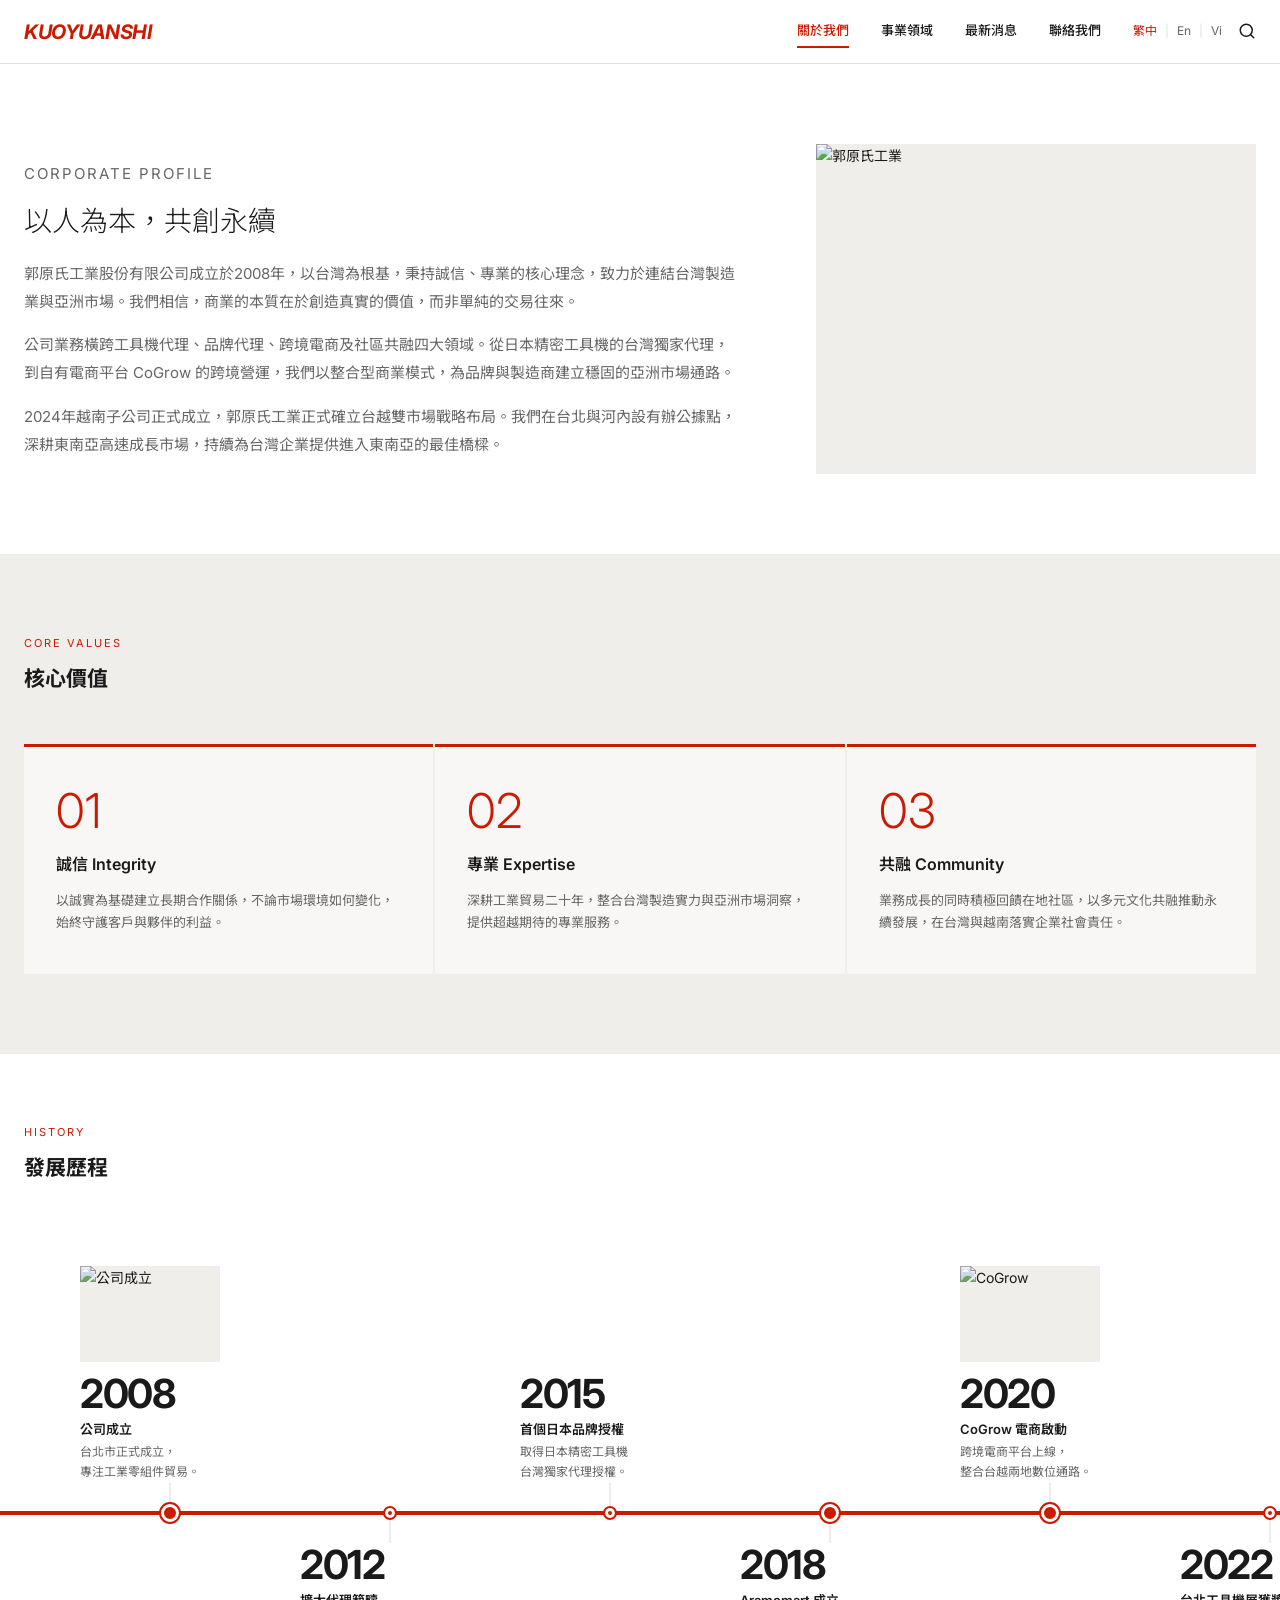
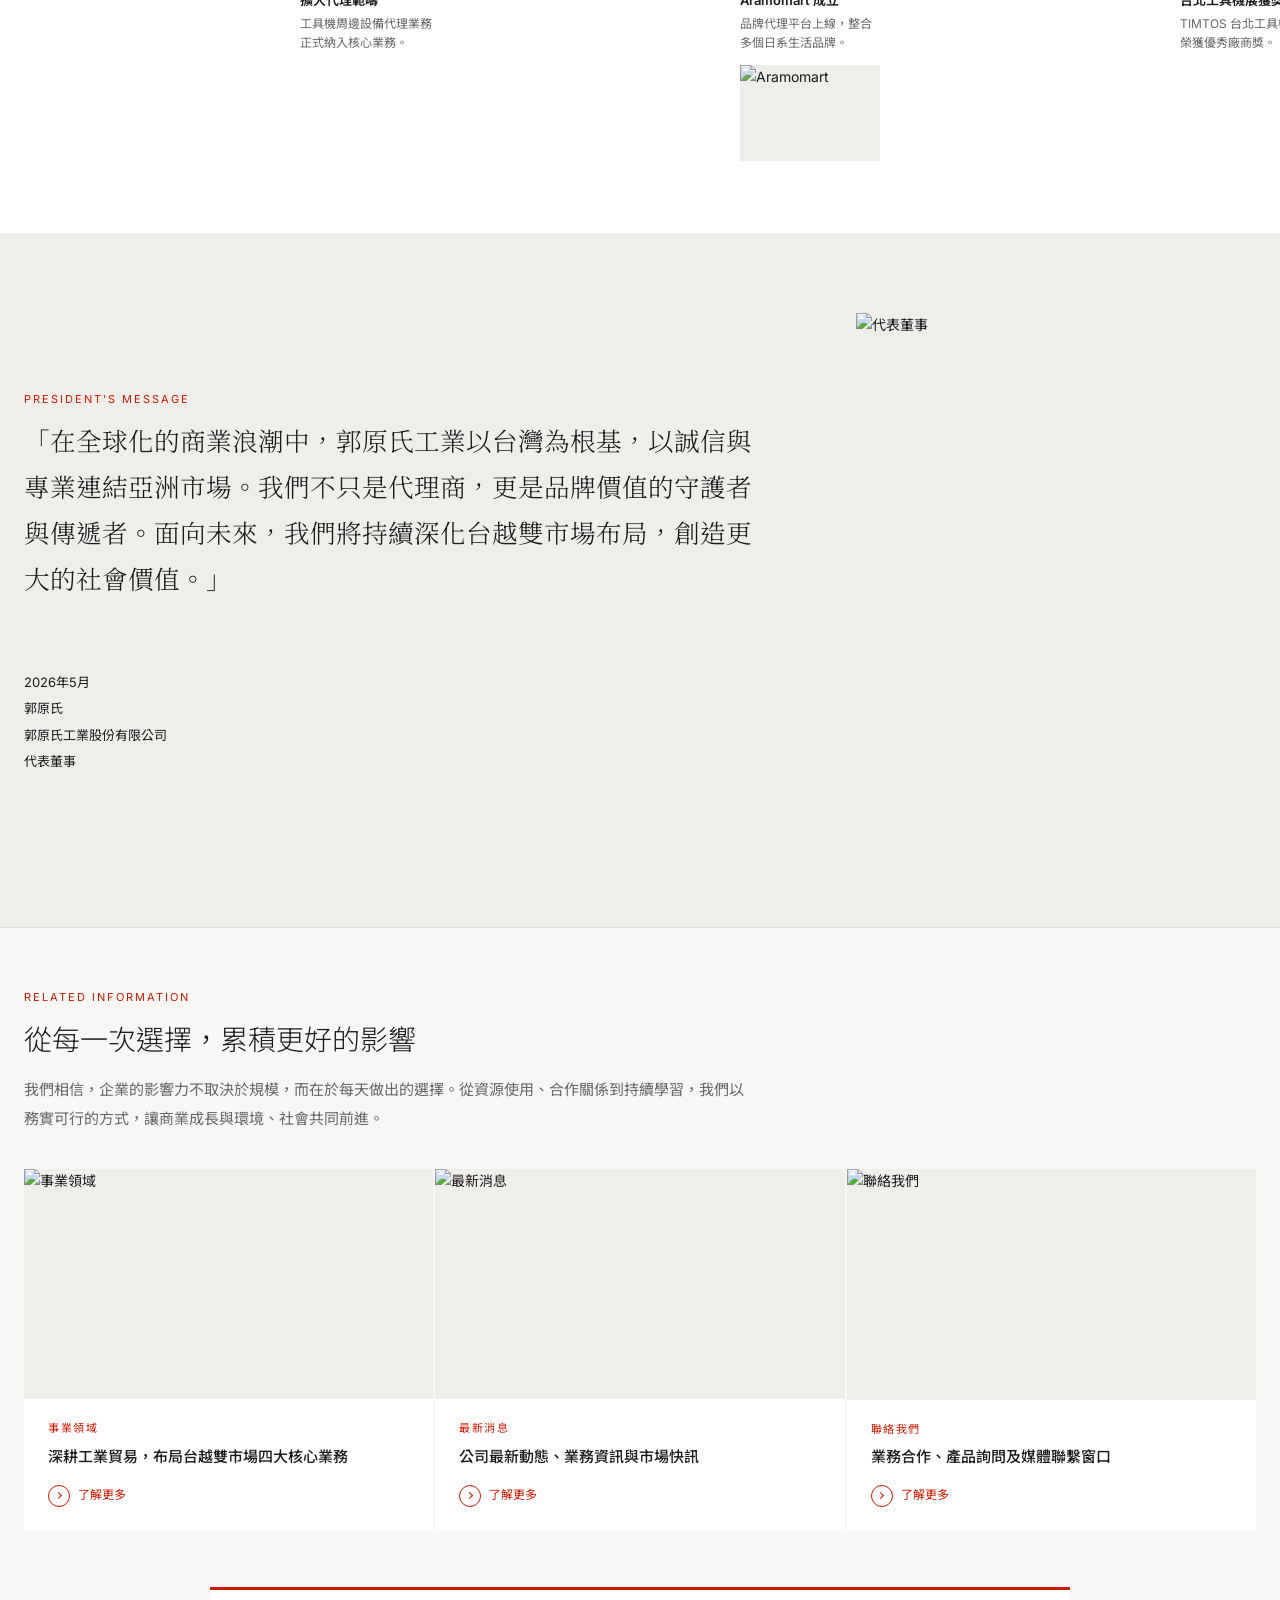
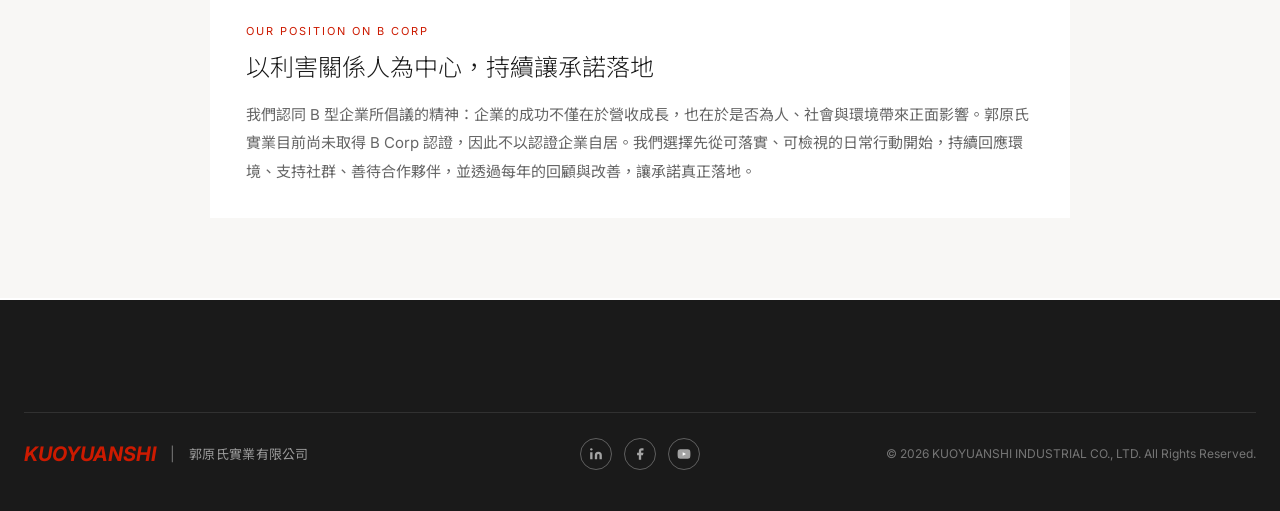
==== commit 4ccbb7d3: "Fix related cards and add responsible business content" ====
--- a/about.html
+++ b/about.html
@@ -9,7 +9,7 @@
   <link rel="preconnect" href="https://fonts.googleapis.com">
   <link rel="preconnect" href="https://fonts.gstatic.com" crossorigin>
   <link href="https://fonts.googleapis.com/css2?family=Inter:wght@300;400;500;600;700&family=Noto+Sans+TC:wght@300;400;500&family=Noto+Serif+TC:wght@300;400&display=swap" rel="stylesheet">
-  <link rel="stylesheet" href="style.css?v=65">
+  <link rel="stylesheet" href="style.css?v=68">
 </head>
 <body>
 
@@ -218,9 +218,13 @@
 
 
   <!-- 6. Related Information -->
-  <section class="rel-sect">
+  <section class="rel-sect" id="related-information">
     <div class="inner">
       <p class="sect-label">RELATED INFORMATION</p>
+      <div class="rel-intro">
+        <h2 class="rel-heading">從每一次選擇，累積更好的影響</h2>
+        <p class="rel-description">我們相信，企業的影響力不取決於規模，而在於每天做出的選擇。從資源使用、合作關係到持續學習，我們以務實可行的方式，讓商業成長與環境、社會共同前進。</p>
+      </div>
       <div class="rel-grid">
         <a href="business.html" class="rel-card">
           <div class="rel-img"><img src="https://images.unsplash.com/photo-1581091226825-a6a2a5aee158?w=800&q=80" alt="事業領域"></div>
@@ -246,6 +250,11 @@
             <span class="rel-arr"><span class="ci"></span> 了解更多</span>
           </div>
         </a>
+      </div>
+      <div class="bcorp-statement">
+        <p class="bcorp-label">OUR POSITION ON B CORP</p>
+        <h2 class="bcorp-heading">以利害關係人為中心，持續讓承諾落地</h2>
+        <p class="bcorp-description">我們認同 B 型企業所倡議的精神：企業的成功不僅在於營收成長，也在於是否為人、社會與環境帶來正面影響。郭原氏實業目前尚未取得 B Corp 認證，因此不以認證企業自居。我們選擇先從可落實、可檢視的日常行動開始，持續回應環境、支持社群、善待合作夥伴，並透過每年的回顧與改善，讓承諾真正落地。</p>
       </div>
     </div>
   </section>
@@ -261,7 +270,7 @@
           <li><a href="about.html#corporate-profile">公司理念</a></li>
           <li><a href="about.html#president-message">董事長致詞</a></li>
           <li><a href="about.html#history">公司歷程</a></li>
-          <li><a href="#">ESG 報告</a></li>
+          <li><a href="about.html#related-information">ESG 報告</a></li>
         </ul>
       </div>
       <div class="ftr-col" style="display:none" data-ftr-col="2">
@@ -308,7 +317,7 @@
   </div>
 </footer>
 <script src="main.js"></script>
-<script src="metaobjects.js?v=20260810b"></script>
+<script src="metaobjects.js?v=20260814a"></script>
 
 </body>
 </html>
--- a/style.css
+++ b/style.css
@@ -262,7 +262,8 @@
 .pg-sect { padding: 80px 0; background: var(--white); }
 #corporate-profile { scroll-margin-top: 120px; }
 #president-message { scroll-margin-top: 0; }
-#history { scroll-margin-top: 35px; }
+#history { scroll-margin-top: 25px; }
+#related-information { scroll-margin-top: 64px; }
 .pg-sect.gray { background: var(--bg-gray); }
 .pg-sect + .pg-sect { border-top: 1px solid var(--border); }
 .pg-sect.gray + .pg-sect,
@@ -2201,16 +2202,25 @@
    RELATED INFORMATION
 ============================================================ */
 .rel-sect { padding: 60px 0 80px; background: var(--bg-lt); border-top: 1px solid var(--border); }
-.rel-grid { display: grid; grid-template-columns: repeat(3, 1fr); gap: 2px; margin-top: 32px; }
+.rel-intro { max-width: 720px; margin-top: 16px; }
+.rel-heading, .bcorp-heading { font-size: 28px; font-weight: 300; line-height: 1.35; color: var(--ink); }
+.rel-description, .bcorp-description { margin-top: 16px; font-size: 15px; line-height: 1.9; color: var(--gray); }
+.rel-grid { display: grid; grid-template-columns: repeat(3, 1fr); gap: 2px; margin-top: 36px; }
 .rel-card { display: block; text-decoration: none; color: var(--ink); background: var(--white); overflow: hidden; transition: opacity .2s; }
 .rel-card:hover { opacity: .85; }
+.rel-card--static { cursor: default; }
+.rel-card--static:hover { opacity: 1; }
 .rel-img { width: 100%; aspect-ratio: 16/9; background: var(--bg-gray); overflow: hidden; }
 .rel-img img { width: 100%; height: 100%; object-fit: cover; transition: transform .5s; }
 .rel-card:hover .rel-img img { transform: scale(1.05); }
+.rel-card--static:hover .rel-img img { transform: none; }
 .rel-body { padding: 20px 24px 24px; }
 .rel-cat { font-size: 11px; letter-spacing: 1.5px; text-transform: uppercase; color: var(--red); margin-bottom: 8px; }
 .rel-title { font-size: 15px; font-weight: 500; line-height: 1.5; color: var(--ink); margin-bottom: 16px; }
 .rel-arr { display: flex; align-items: center; gap: 8px; font-size: 12px; color: var(--red); }
+.bcorp-statement { max-width: 860px; margin: 56px auto 0; padding: 32px 36px; background: var(--white); border-top: 3px solid var(--red); }
+.bcorp-label { font-size: 11px; letter-spacing: 2px; text-transform: uppercase; color: var(--red); }
+.bcorp-statement .bcorp-heading { margin-top: 12px; font-size: 24px; }
 
 /* ============================================================
    SHOPIFY PRODUCTS — 精選商品區塊
@@ -2287,6 +2297,8 @@
   .news-full-item .ni-arrow { display: none; }
   .sp-grid { grid-template-columns: repeat(2, 1fr); gap: 16px; }
   .rel-grid { grid-template-columns: 1fr; }
+  .rel-heading, .bcorp-heading { font-size: 24px; }
+  .bcorp-statement { margin-top: 40px; padding: 28px 24px; }
   .hist-inner { padding: 0 24px; }
 }
 
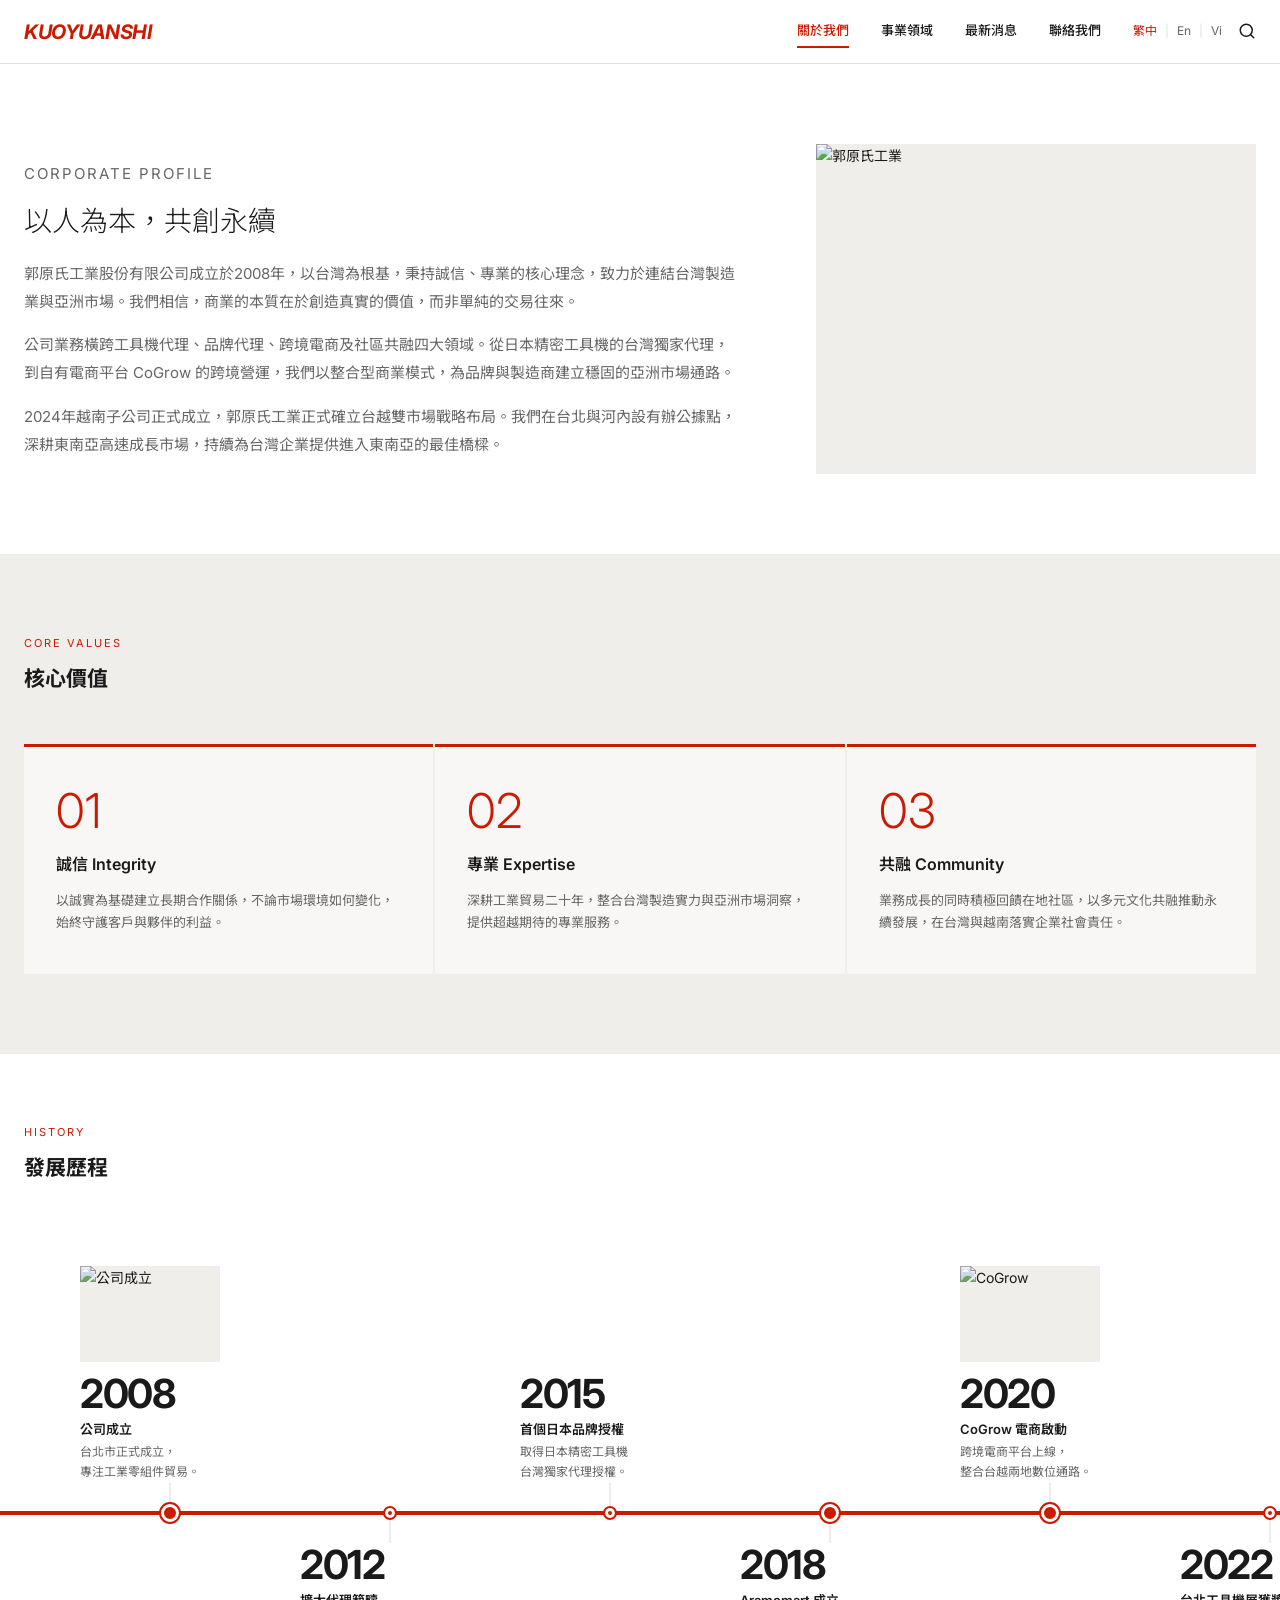
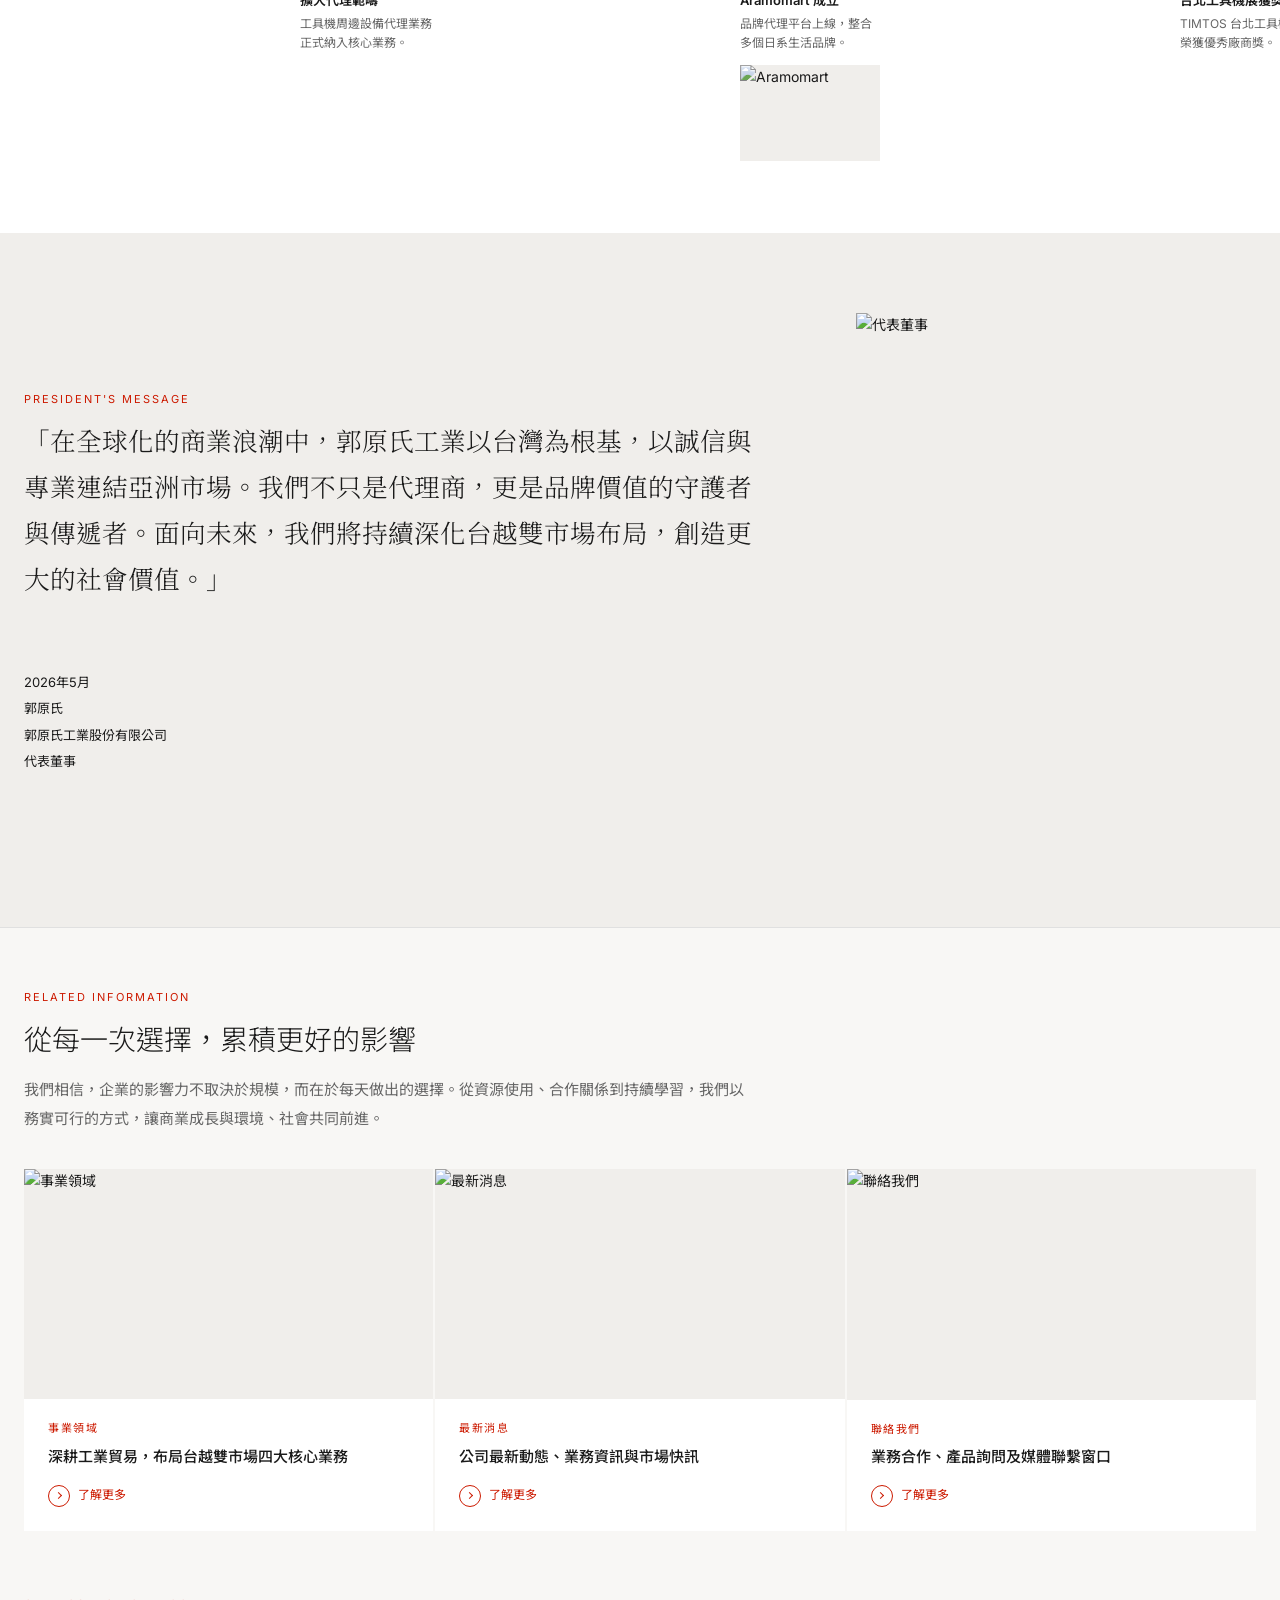
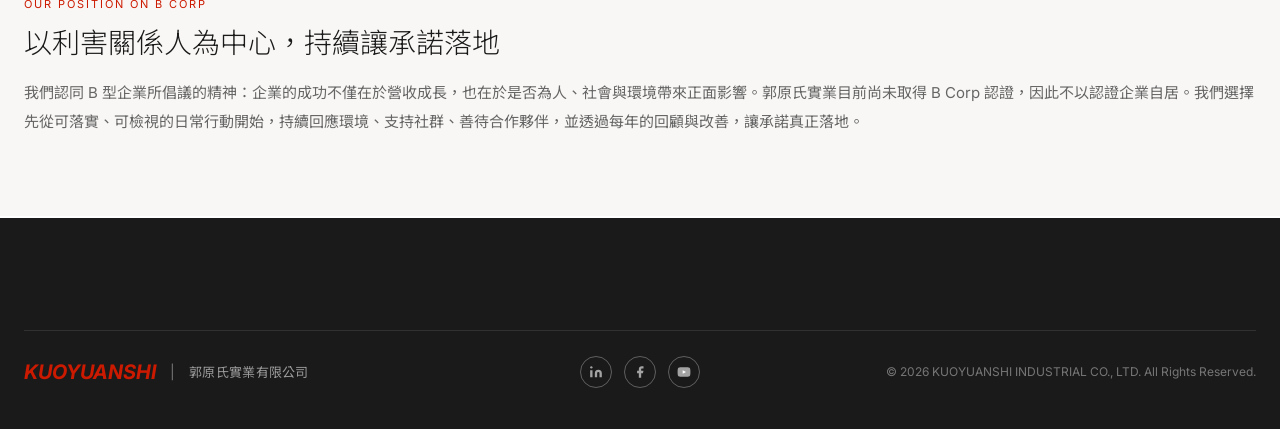
==== commit 7be6997a: "Integrate B Corp statement into related section" ====
--- a/about.html
+++ b/about.html
@@ -9,7 +9,7 @@
   <link rel="preconnect" href="https://fonts.googleapis.com">
   <link rel="preconnect" href="https://fonts.gstatic.com" crossorigin>
   <link href="https://fonts.googleapis.com/css2?family=Inter:wght@300;400;500;600;700&family=Noto+Sans+TC:wght@300;400;500&family=Noto+Serif+TC:wght@300;400&display=swap" rel="stylesheet">
-  <link rel="stylesheet" href="style.css?v=68">
+  <link rel="stylesheet" href="style.css?v=69">
 </head>
 <body>
 
--- a/style.css
+++ b/style.css
@@ -2218,9 +2218,9 @@
 .rel-cat { font-size: 11px; letter-spacing: 1.5px; text-transform: uppercase; color: var(--red); margin-bottom: 8px; }
 .rel-title { font-size: 15px; font-weight: 500; line-height: 1.5; color: var(--ink); margin-bottom: 16px; }
 .rel-arr { display: flex; align-items: center; gap: 8px; font-size: 12px; color: var(--red); }
-.bcorp-statement { max-width: 860px; margin: 56px auto 0; padding: 32px 36px; background: var(--white); border-top: 3px solid var(--red); }
+.bcorp-statement { width: 100%; margin: 64px 0 0; }
 .bcorp-label { font-size: 11px; letter-spacing: 2px; text-transform: uppercase; color: var(--red); }
-.bcorp-statement .bcorp-heading { margin-top: 12px; font-size: 24px; }
+.bcorp-statement .bcorp-heading { margin-top: 12px; }
 
 /* ============================================================
    SHOPIFY PRODUCTS — 精選商品區塊
@@ -2298,7 +2298,7 @@
   .sp-grid { grid-template-columns: repeat(2, 1fr); gap: 16px; }
   .rel-grid { grid-template-columns: 1fr; }
   .rel-heading, .bcorp-heading { font-size: 24px; }
-  .bcorp-statement { margin-top: 40px; padding: 28px 24px; }
+  .bcorp-statement { margin-top: 40px; }
   .hist-inner { padding: 0 24px; }
 }
 
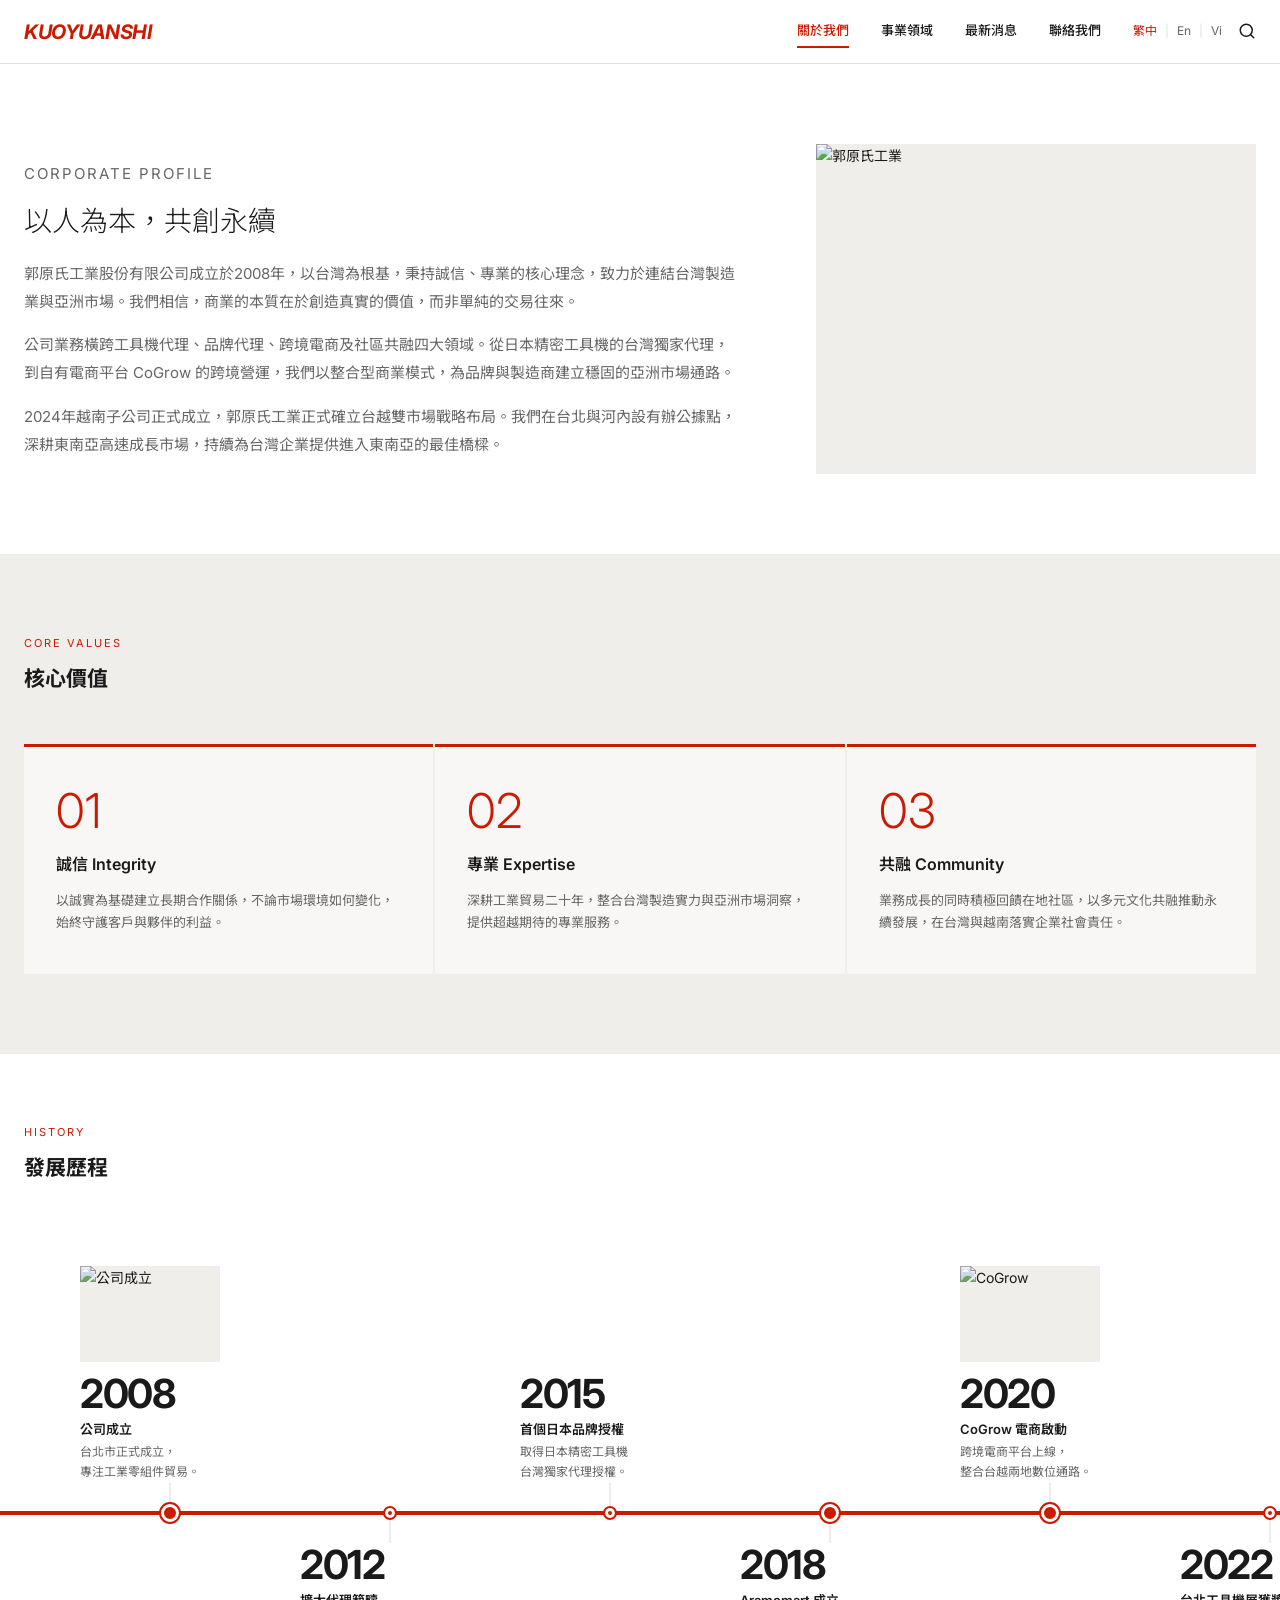
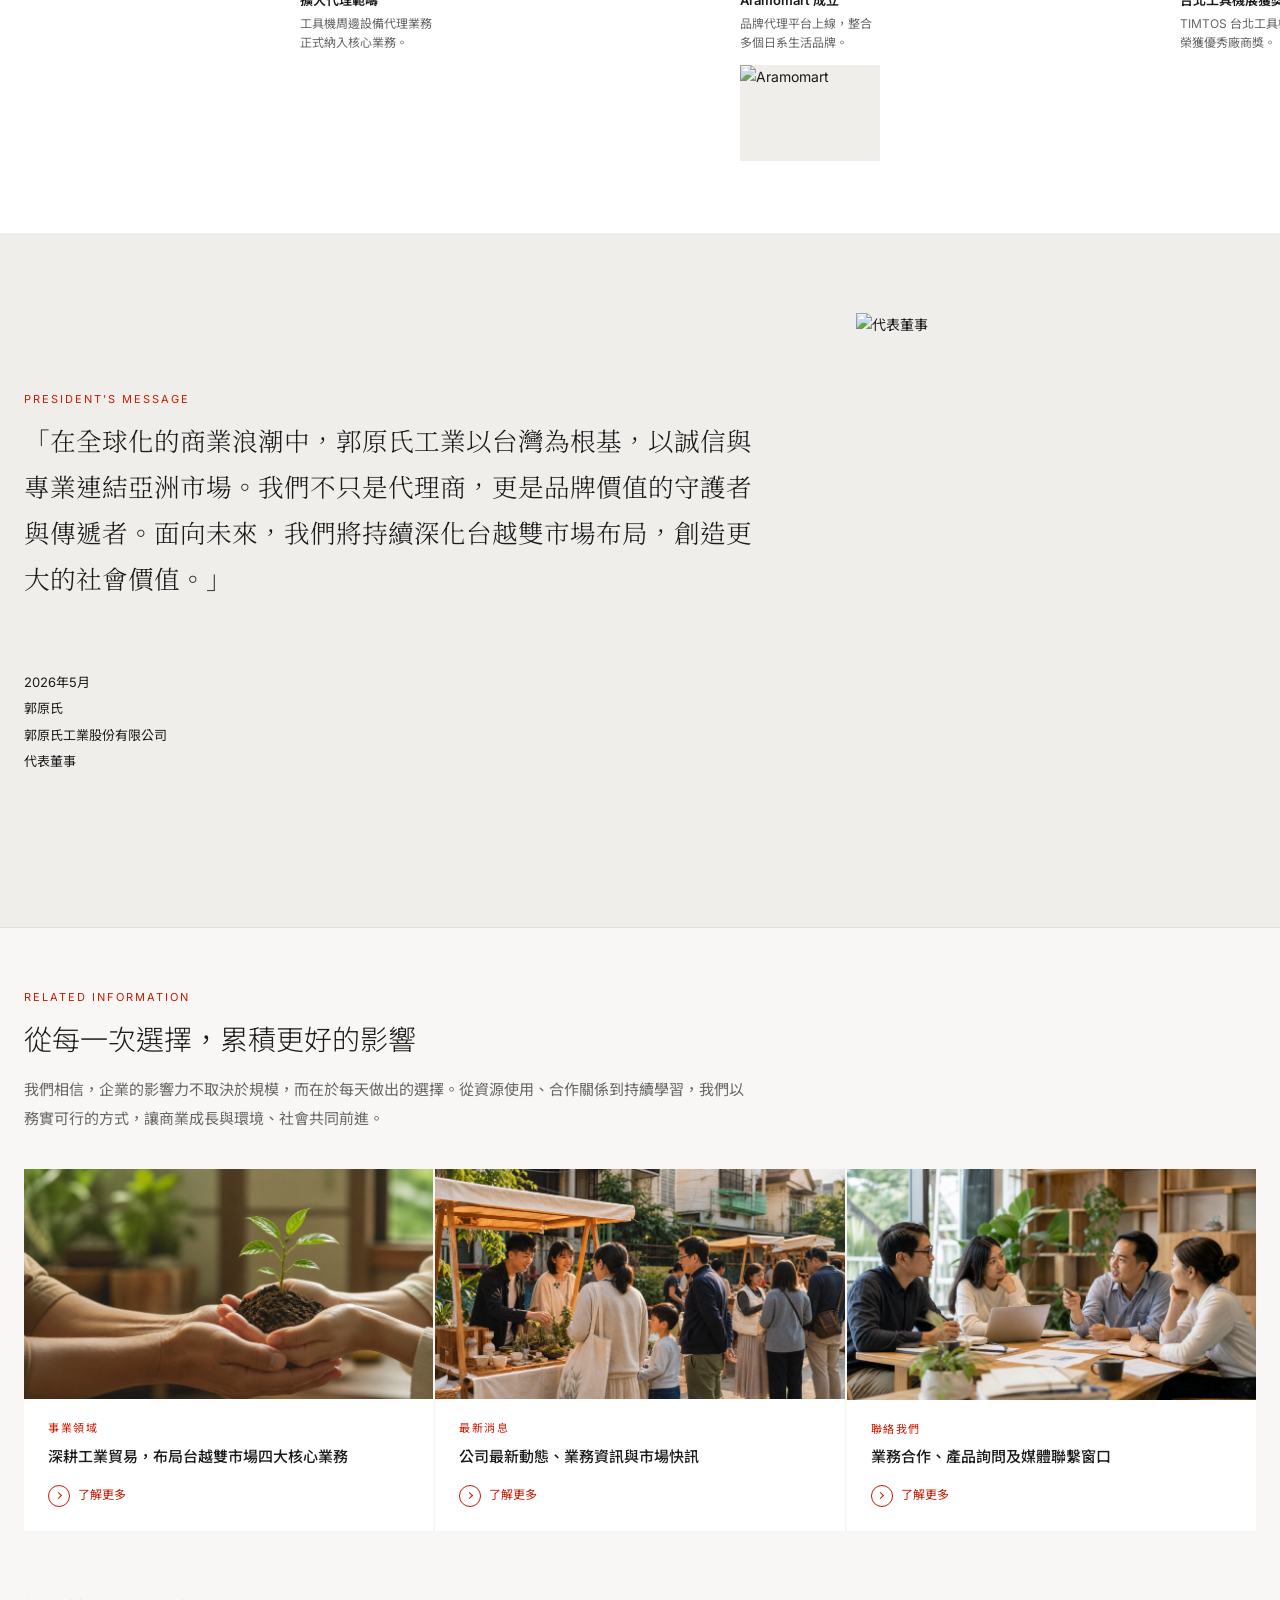
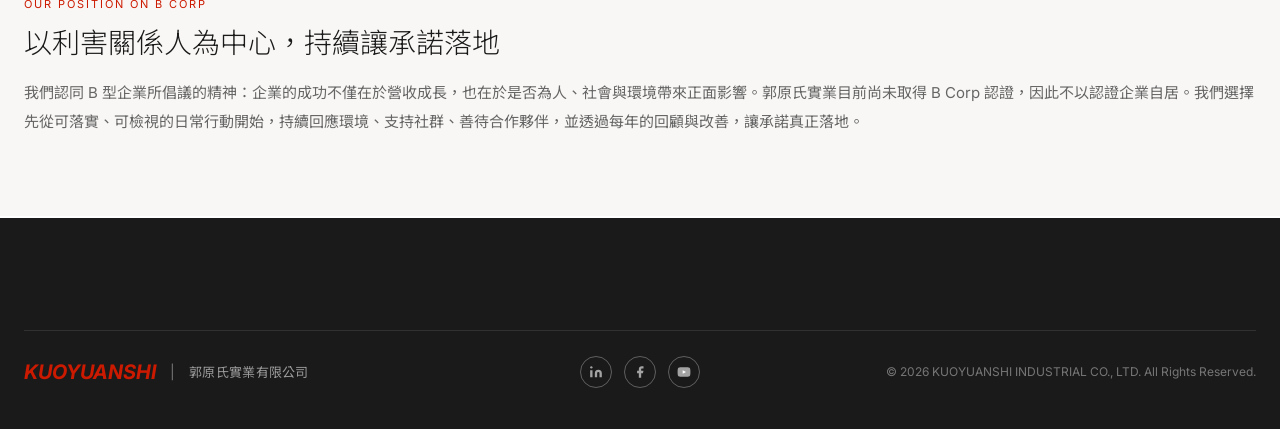
==== commit 0e6b3a84: "Replace ESG card images" ====
--- a/about.html
+++ b/about.html
@@ -227,7 +227,7 @@
       </div>
       <div class="rel-grid">
         <a href="business.html" class="rel-card">
-          <div class="rel-img"><img src="https://images.unsplash.com/photo-1581091226825-a6a2a5aee158?w=800&q=80" alt="事業領域"></div>
+          <div class="rel-img"><img src="assets/esg-environment.png" alt="雙手捧著土壤與新芽"></div>
           <div class="rel-body">
             <p class="rel-cat">事業領域</p>
             <p class="rel-title">深耕工業貿易，布局台越雙市場四大核心業務</p>
@@ -235,7 +235,7 @@
           </div>
         </a>
         <a href="news.html" class="rel-card">
-          <div class="rel-img"><img src="https://images.unsplash.com/photo-1504711434969-e33886168f5c?w=800&q=80" alt="最新消息"></div>
+          <div class="rel-img"><img src="assets/esg-community.png" alt="地方創生市集中的居民與小型創業團隊"></div>
           <div class="rel-body">
             <p class="rel-cat">最新消息</p>
             <p class="rel-title">公司最新動態、業務資訊與市場快訊</p>
@@ -243,7 +243,7 @@
           </div>
         </a>
         <a href="contact.html" class="rel-card">
-          <div class="rel-img"><img src="https://images.unsplash.com/photo-1423666639041-f56000c27a9a?w=800&q=80" alt="聯絡我們"></div>
+          <div class="rel-img"><img src="assets/esg-governance.png" alt="多元團隊持續學習"></div>
           <div class="rel-body">
             <p class="rel-cat">聯絡我們</p>
             <p class="rel-title">業務合作、產品詢問及媒體聯繫窗口</p>
@@ -317,7 +317,7 @@
   </div>
 </footer>
 <script src="main.js"></script>
-<script src="metaobjects.js?v=20260814a"></script>
+<script src="metaobjects.js?v=20260814b"></script>
 
 </body>
 </html>
